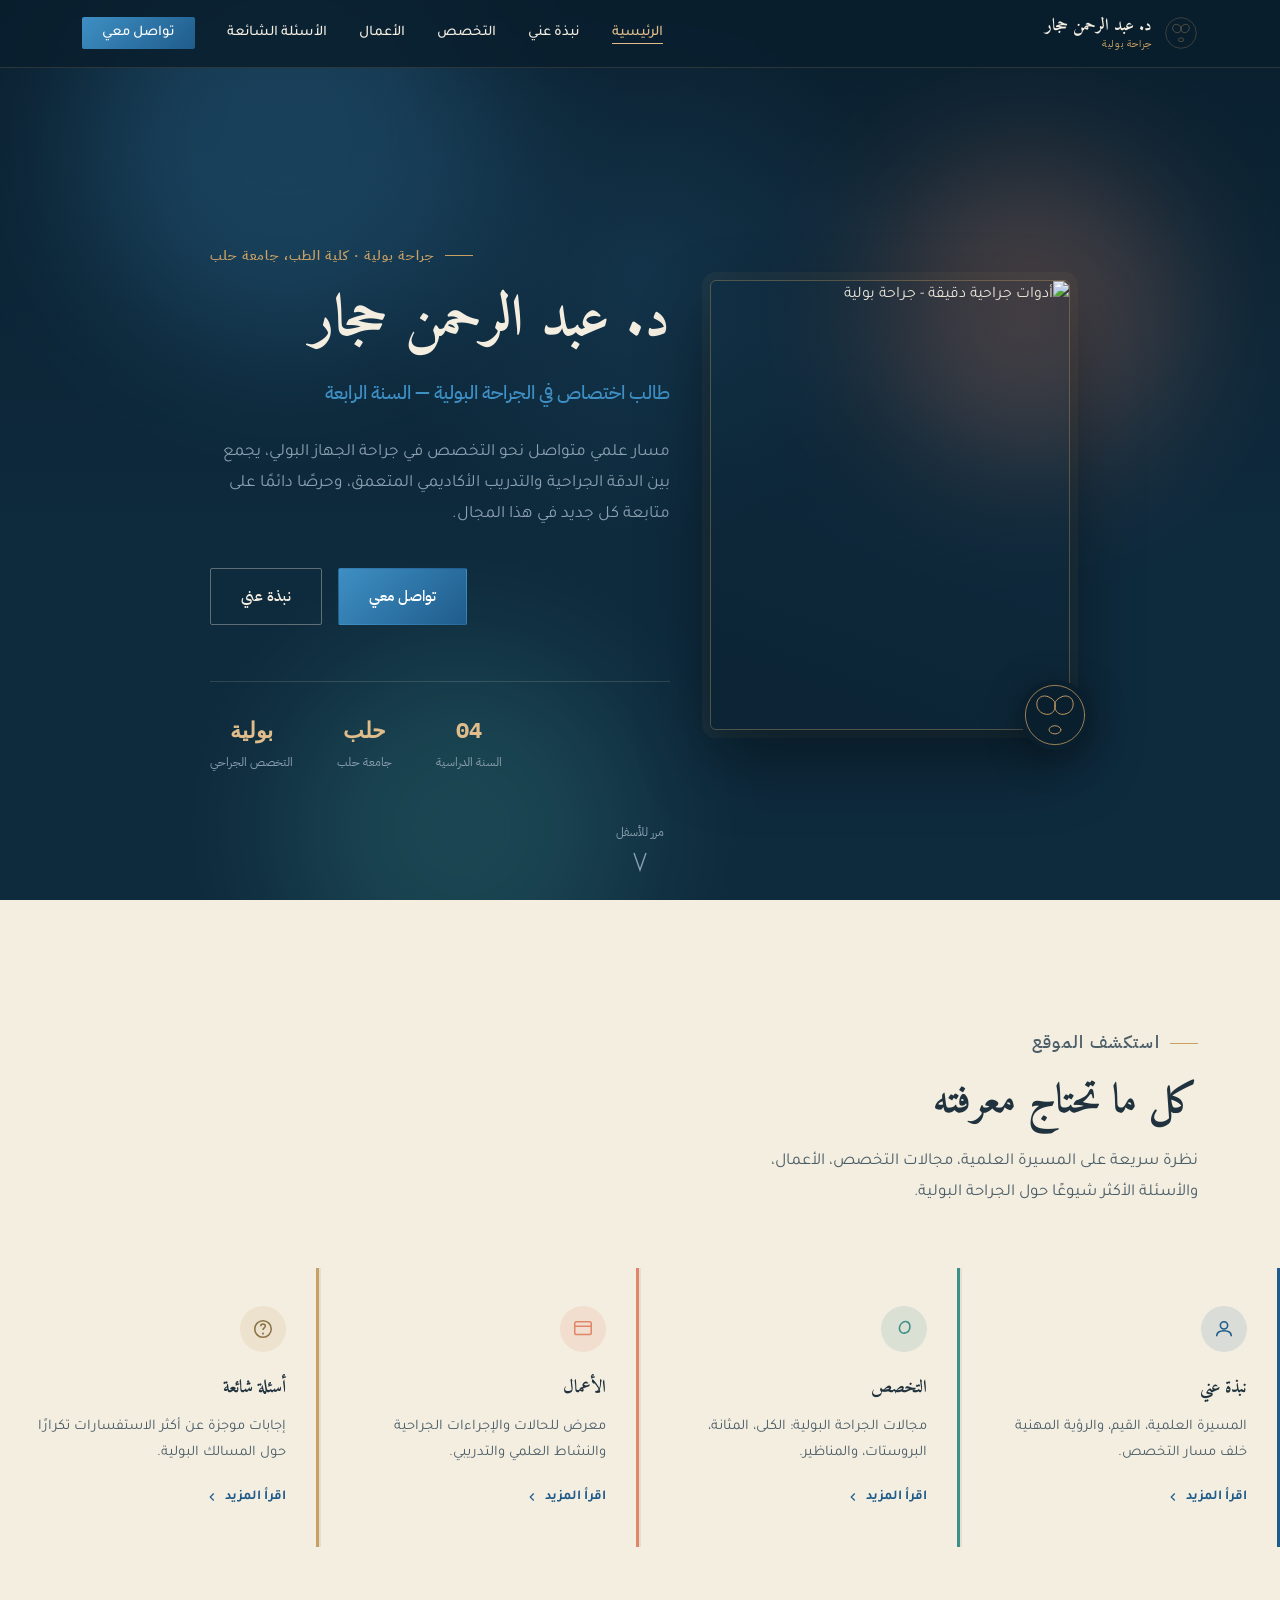
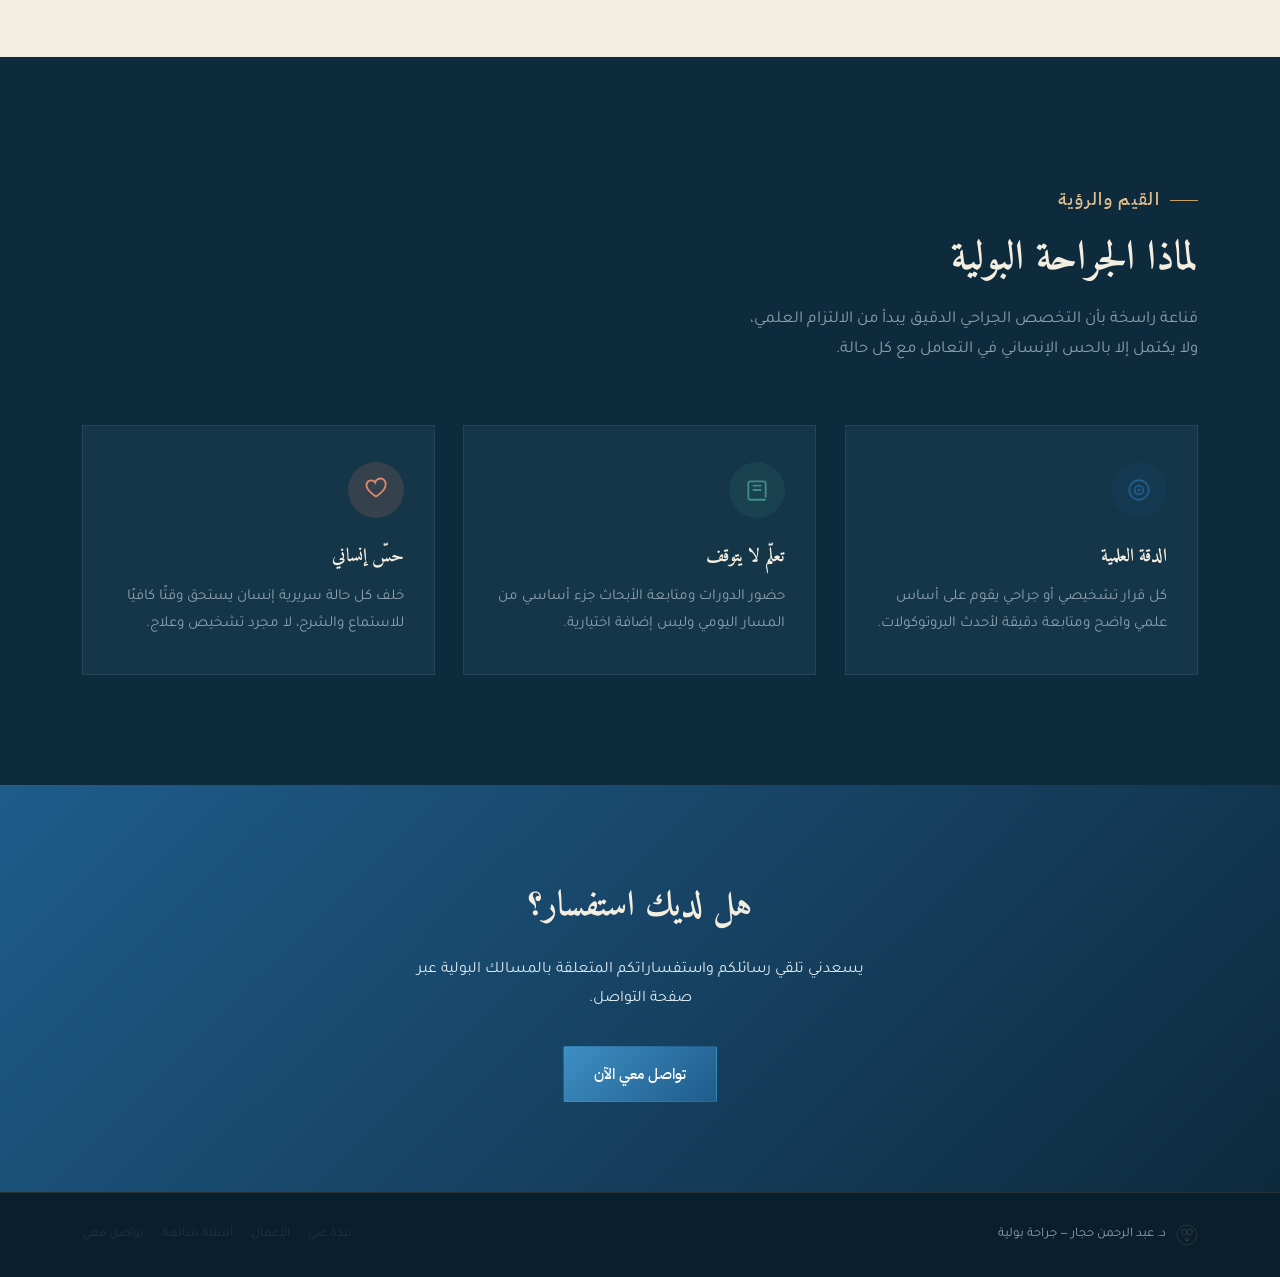
==== index.html @ 74e5ab20 "first commit" ====
<!DOCTYPE html>
<html lang="ar" dir="rtl">
<head>
<meta charset="UTF-8">
<meta name="viewport" content="width=device-width, initial-scale=1.0">
<title>د. عبد الرحمن حجار | جراحة بولية</title>
<meta name="description" content="د. عبد الرحمن حجار — طالب اختصاص في الجراحة البولية، السنة الرابعة، جامعة حلب">
<link rel="icon" href="data:image/svg+xml,%3Csvg xmlns='http://www.w3.org/2000/svg' viewBox='0 0 200 200'%3E%3Ccircle cx='100' cy='100' r='92' fill='%230E2A3D'/%3E%3Ccircle cx='100' cy='100' r='84' fill='none' stroke='%23C9A063' stroke-width='2'/%3E%3Cpath d='M120,50 C132,45 148,52 149,68 C150,84 140,96 124,98 C110,100 100,90 99,76 C98,62 108,55 120,50 Z' fill='none' stroke='%23C9A063' stroke-width='2.5'/%3E%3Cpath d='M80,50 C68,45 52,52 51,68 C50,84 60,96 76,98 C90,100 100,90 101,76 C102,62 92,55 80,50 Z' fill='none' stroke='%23C9A063' stroke-width='2.5'/%3E%3Cellipse cx='100' cy='140' rx='16' ry='11' fill='none' stroke='%23C9A063' stroke-width='2.5'/%3E%3C/svg%3E">
<link rel="preconnect" href="https://fonts.googleapis.com">
<link rel="preconnect" href="https://fonts.gstatic.com" crossorigin>
<link href="https://fonts.googleapis.com/css2?family=Amiri:wght@400;700&family=Tajawal:wght@300;400;500;700&family=IBM+Plex+Sans+Arabic:wght@400;500;600&family=IBM+Plex+Mono:wght@400;500&display=swap" rel="stylesheet">
<link rel="stylesheet" href="css/style.css">
</head>
<body>

<div class="loader" id="loader" aria-hidden="true">
  <svg viewBox="0 0 200 200">
    <circle cx="100" cy="100" r="90" fill="none" stroke="#C9A063" stroke-width="1.5"/>
    <path d="M120,50 C132,45 148,52 149,68 C150,84 140,96 124,98 C110,100 100,90 99,76 C98,62 108,55 120,50 Z" fill="none" stroke="#C9A063" stroke-width="2"/>
    <path d="M80,50 C68,45 52,52 51,68 C50,84 60,96 76,98 C90,100 100,90 101,76 C102,62 92,55 80,50 Z" fill="none" stroke="#C9A063" stroke-width="2"/>
    <ellipse cx="100" cy="140" rx="16" ry="11" fill="none" stroke="#C9A063" stroke-width="2"/>
  </svg>
</div>

<header class="site-header">
  <nav class="nav">
    <a href="index.html" class="nav__brand" aria-label="د. عبد الرحمن حجار — الصفحة الرئيسية">
      <svg viewBox="0 0 200 200" aria-hidden="true">
        <circle cx="100" cy="100" r="90" fill="none" stroke="#C9A063" stroke-width="1.5"/>
        <path d="M120,50 C132,45 148,52 149,68 C150,84 140,96 124,98 C110,100 100,90 99,76 C98,62 108,55 120,50 Z" fill="none" stroke="#C9A063" stroke-width="2"/>
        <path d="M80,50 C68,45 52,52 51,68 C50,84 60,96 76,98 C90,100 100,90 101,76 C102,62 92,55 80,50 Z" fill="none" stroke="#C9A063" stroke-width="2"/>
        <ellipse cx="100" cy="140" rx="16" ry="11" fill="none" stroke="#C9A063" stroke-width="2"/>
      </svg>
      <span class="nav__brand-text">د. عبد الرحمن حجار<span>جراحة بولية</span></span>
    </a>
    <ul class="nav__links" id="navLinks" data-open="false">
      <li><a href="index.html" class="is-current" aria-current="page">الرئيسية</a></li>
      <li><a href="about.html">نبذة عني</a></li>
      <li><a href="specialty.html">التخصص</a></li>
      <li><a href="works.html">الأعمال</a></li>
      <li><a href="faq.html">الأسئلة الشائعة</a></li>
      <li><a href="contact.html" class="nav__cta">تواصل معي</a></li>
    </ul>
    <button class="nav__toggle" id="navToggle" aria-label="فتح قائمة التنقل" aria-expanded="false" aria-controls="navLinks">
      <svg viewBox="0 0 24 24" fill="none" stroke="currentColor" stroke-width="2" stroke-linecap="round"><path d="M3 6h18M3 12h18M3 18h18"/></svg>
    </button>
  </nav>
</header>

<main>

  <!-- ================= HERO ================= -->
  <section class="hero" id="top">
    <div class="hero__blobs" aria-hidden="true">
      <div class="hero__blob hero__blob--a"></div>
      <div class="hero__blob hero__blob--b"></div>
      <div class="hero__blob hero__blob--c"></div>
    </div>
    <div class="hero__spotlight" id="heroSpotlight" aria-hidden="true"></div>
    <div class="container">
      <div class="hero__portrait-wrap" id="medallionWrap">
        <div class="hero__portrait">
          <img src="https://images.unsplash.com/photo-1727830968636-3a1b507bd601?auto=format&amp;fit=crop&amp;w=1000&amp;q=80" alt="أدوات جراحية دقيقة - جراحة بولية" loading="eager">
        </div>
        <svg class="medallion hero__portrait-badge" viewBox="0 0 200 200" aria-hidden="true">
          <circle cx="100" cy="100" r="95" fill="#0A1F2E"/>
          <circle class="draw-path" cx="100" cy="100" r="80" stroke-width="2"/>
          <path class="draw-path" stroke-width="2.5" d="M120,50 C132,45 148,52 149,68 C150,84 140,96 124,98 C110,100 100,90 99,76 C98,62 108,55 120,50 Z"/>
          <path class="draw-path" stroke-width="2.5" d="M80,50 C68,45 52,52 51,68 C50,84 60,96 76,98 C90,100 100,90 101,76 C102,62 92,55 80,50 Z"/>
          <ellipse class="draw-path" cx="100" cy="140" rx="16" ry="11" stroke-width="2.5"/>
        </svg>
      </div>
      <div class="hero__content">
        <p class="eyebrow" style="justify-content:flex-end;">جراحة بولية · كلية الطب، جامعة حلب</p>
        <h1 class="hero__name">د. عبد الرحمن حجار</h1>
        <p class="hero__role">طالب اختصاص في الجراحة البولية — السنة الرابعة</p>
        <p class="hero__tagline">مسار علمي متواصل نحو التخصص في جراحة الجهاز البولي، يجمع بين الدقة الجراحية والتدريب الأكاديمي المتعمق، وحرصًا دائمًا على متابعة كل جديد في هذا المجال.</p>
        <div class="hero__ctas">
          <a href="contact.html" class="btn btn--primary">تواصل معي</a>
          <a href="about.html" class="btn btn--ghost">نبذة عني</a>
        </div>
        <div class="hero__stats">
          <div class="hero__stat"><b data-count-to="4">0</b><span>السنة الدراسية</span></div>
          <div class="hero__stat"><b>حلب</b><span>جامعة حلب</span></div>
          <div class="hero__stat"><b>بولية</b><span>التخصص الجراحي</span></div>
        </div>
      </div>
    </div>
    <div class="scroll-cue" aria-hidden="true">
      <span>مرر للأسفل</span>
      <svg viewBox="0 0 14 20" fill="none" stroke="currentColor" stroke-width="1.4"><path d="M1 1l6 17 6-17"/></svg>
    </div>
  </section>

  <!-- ================= EXPLORE / TEASERS ================= -->
  <section class="section--light">
    <div class="container">
      <div class="section-head reveal">
        <p class="eyebrow">استكشف الموقع</p>
        <h2>كل ما تحتاج معرفته</h2>
        <p>نظرة سريعة على المسيرة العلمية، مجالات التخصص، الأعمال، والأسئلة الأكثر شيوعًا حول الجراحة البولية.</p>
      </div>
    </div>
    <div class="teaser-grid stagger">
      <a class="teaser-card reveal" href="about.html">
        <div class="teaser-card__icon"><svg viewBox="0 0 24 24" fill="none" stroke="currentColor" stroke-width="1.7"><circle cx="12" cy="8" r="4"/><path d="M4 20c0-4 3.6-6 8-6s8 2 8 6"/></svg></div>
        <h3>نبذة عني</h3>
        <p>المسيرة العلمية، القيم، والرؤية المهنية خلف مسار التخصص.</p>
        <span class="teaser-card__link">اقرأ المزيد <svg viewBox="0 0 24 24" fill="none" stroke="currentColor" stroke-width="2"><path d="M15 6l-6 6 6 6"/></svg></span>
      </a>
      <a class="teaser-card reveal" href="specialty.html">
        <div class="teaser-card__icon"><svg viewBox="0 0 24 24" fill="none" stroke="currentColor" stroke-width="1.7"><path d="M12,4 C15,3 18.5,5 18.5,9 C18.5,13 16,16 12.5,16.5 C9.5,17 7,14.5 7,11.5 C7,8.5 9,5.5 12,4 Z"/></svg></div>
        <h3>التخصص</h3>
        <p>مجالات الجراحة البولية: الكلى، المثانة، البروستات، والمناظير.</p>
        <span class="teaser-card__link">اقرأ المزيد <svg viewBox="0 0 24 24" fill="none" stroke="currentColor" stroke-width="2"><path d="M15 6l-6 6 6 6"/></svg></span>
      </a>
      <a class="teaser-card reveal" href="works.html">
        <div class="teaser-card__icon"><svg viewBox="0 0 24 24" fill="none" stroke="currentColor" stroke-width="1.7"><rect x="3" y="4" width="18" height="14" rx="2"/><path d="M3 9h18"/></svg></div>
        <h3>الأعمال</h3>
        <p>معرض للحالات والإجراءات الجراحية والنشاط العلمي والتدريبي.</p>
        <span class="teaser-card__link">اقرأ المزيد <svg viewBox="0 0 24 24" fill="none" stroke="currentColor" stroke-width="2"><path d="M15 6l-6 6 6 6"/></svg></span>
      </a>
      <a class="teaser-card reveal" href="faq.html">
        <div class="teaser-card__icon"><svg viewBox="0 0 24 24" fill="none" stroke="currentColor" stroke-width="1.7"><circle cx="12" cy="12" r="9"/><path d="M9.5 9a2.5 2.5 0 0 1 5 0c0 1.7-2.5 2-2.5 4"/><circle cx="12" cy="17" r="0.4" fill="currentColor"/></svg></div>
        <h3>أسئلة شائعة</h3>
        <p>إجابات موجزة عن أكثر الاستفسارات تكرارًا حول المسالك البولية.</p>
        <span class="teaser-card__link">اقرأ المزيد <svg viewBox="0 0 24 24" fill="none" stroke="currentColor" stroke-width="2"><path d="M15 6l-6 6 6 6"/></svg></span>
      </a>
    </div>
  </section>

  <!-- ================= PHILOSOPHY (condensed) ================= -->
  <section class="section--dark">
    <div class="container">
      <div class="section-head reveal">
        <p class="eyebrow">القيم والرؤية</p>
        <h2>لماذا الجراحة البولية</h2>
        <p>قناعة راسخة بأن التخصص الجراحي الدقيق يبدأ من الالتزام العلمي، ولا يكتمل إلا بالحس الإنساني في التعامل مع كل حالة.</p>
      </div>
      <div class="pillars stagger">
        <div class="pillar reveal tilt" style="background:var(--ink-700); border-color:rgba(244,238,225,0.08);">
          <div class="pillar__icon-wrap"><svg viewBox="0 0 24 24" fill="none" stroke="currentColor" stroke-width="1.7"><circle cx="12" cy="12" r="9"/><circle cx="12" cy="12" r="4"/><circle cx="12" cy="12" r="0.6" fill="currentColor"/></svg></div>
          <h3 style="color:var(--parchment);">الدقة العلمية</h3>
          <p style="color:var(--slate);">كل قرار تشخيصي أو جراحي يقوم على أساس علمي واضح ومتابعة دقيقة لأحدث البروتوكولات.</p>
        </div>
        <div class="pillar reveal tilt" style="background:var(--ink-700); border-color:rgba(244,238,225,0.08);">
          <div class="pillar__icon-wrap"><svg viewBox="0 0 24 24" fill="none" stroke="currentColor" stroke-width="1.7"><path d="M4 19V6a2 2 0 0 1 2-2h12a2 2 0 0 1 2 2v13"/><path d="M4 19a2 2 0 0 0 2 2h14"/><path d="M8 8h8M8 12h8"/></svg></div>
          <h3 style="color:var(--parchment);">تعلّم لا يتوقف</h3>
          <p style="color:var(--slate);">حضور الدورات ومتابعة الأبحاث جزء أساسي من المسار اليومي وليس إضافة اختيارية.</p>
        </div>
        <div class="pillar reveal tilt" style="background:var(--ink-700); border-color:rgba(244,238,225,0.08);">
          <div class="pillar__icon-wrap"><svg viewBox="0 0 24 24" fill="none" stroke="currentColor" stroke-width="1.7"><path d="M20.8 7.6c0 5-8.8 10.4-8.8 10.4S3.2 12.6 3.2 7.6a4.4 4.4 0 0 1 8-2.5 4.4 4.4 0 0 1 9.6 2.5z"/></svg></div>
          <h3 style="color:var(--parchment);">حسّ إنساني</h3>
          <p style="color:var(--slate);">خلف كل حالة سريرية إنسان يستحق وقتًا كافيًا للاستماع والشرح، لا مجرد تشخيص وعلاج.</p>
        </div>
      </div>
    </div>
  </section>

  <!-- ================= CTA BAND ================= -->
  <section class="cta-band">
    <div class="container reveal">
      <h2>هل لديك استفسار؟</h2>
      <p>يسعدني تلقي رسائلكم واستفساراتكم المتعلقة بالمسالك البولية عبر صفحة التواصل.</p>
      <a href="contact.html" class="btn btn--primary">تواصل معي الآن</a>
    </div>
  </section>

</main>

<footer class="site-footer">
  <div class="container">
    <div class="site-footer__mark">
      <svg viewBox="0 0 200 200" aria-hidden="true">
        <circle cx="100" cy="100" r="90" fill="none" stroke="#C9A063" stroke-width="1.5"/>
        <path d="M120,50 C132,45 148,52 149,68 C150,84 140,96 124,98 C110,100 100,90 99,76 C98,62 108,55 120,50 Z" fill="none" stroke="#C9A063" stroke-width="2"/>
        <path d="M80,50 C68,45 52,52 51,68 C50,84 60,96 76,98 C90,100 100,90 101,76 C102,62 92,55 80,50 Z" fill="none" stroke="#C9A063" stroke-width="2"/>
        <ellipse cx="100" cy="140" rx="16" ry="11" fill="none" stroke="#C9A063" stroke-width="2"/>
      </svg>
      <span>د. عبد الرحمن حجار — جراحة بولية</span>
    </div>
    <div class="site-footer__links">
      <a href="about.html">نبذة عني</a>
      <a href="works.html">الأعمال</a>
      <a href="faq.html">أسئلة شائعة</a>
      <a href="contact.html">تواصل معي</a>
    </div>
  </div>
</footer>

<button class="to-top" id="toTop" aria-label="العودة إلى الأعلى">
  <svg viewBox="0 0 24 24" fill="none" stroke="currentColor" stroke-width="2" stroke-linecap="round"><path d="M12 19V5M5 12l7-7 7 7"/></svg>
</button>

<script src="js/script.js"></script>
</body>
</html>
---- css/style.css ----
/* =========================================================
   د. عبد الرحمن حجار — جراحة بولية
   ملف الأنماط الرئيسي (مشترك بين كل صفحات الموقع)
   ========================================================= */

@view-transition{ navigation: auto; }
::view-transition-old(root){ animation: vtFadeOut 0.45s ease forwards; }
::view-transition-new(root){ animation: vtFadeIn 0.45s ease forwards; }
@keyframes vtFadeOut{ to{ opacity:0; transform:translateY(-6px);} }
@keyframes vtFadeIn{ from{ opacity:0; transform:translateY(6px);} }

:root{
  --ink-900:#0A1F2E;
  --ink-800:#0E2A3D;
  --ink-700:#153548;
  --ink-650:#1B4258;
  --sapphire:#1F5C8B;
  --sapphire-bright:#3E8FC4;
  --sapphire-soft:#DCEAF3;
  --parchment:#F4EEE1;
  --parchment-dim:#E9E1CE;
  --gold:#C9A063;
  --gold-bright:#E0BD8A;
  --gold-dim:#8C7448;
  --teal:#3E8E89;
  --teal-bright:#57ABA5;
  --coral:#E0876A;
  --coral-bright:#EDA487;
  --slate:#8CA0AF;
  --ink-text:#20323D;
  --max-w:1180px;
}

*{box-sizing:border-box;}
html{scroll-behavior:smooth;}
@media (prefers-reduced-motion:reduce){
  html{scroll-behavior:auto;}
  *{animation-duration:0.001ms !important; animation-iteration-count:1 !important; transition-duration:0.001ms !important; scroll-behavior:auto !important;}
}

body{
  margin:0;
  background:var(--parchment);
  color:var(--ink-text);
  font-family:'Tajawal',sans-serif;
  line-height:1.8;
  overflow-x:hidden;
  opacity:0;
}
body.is-loaded{
  opacity:1;
  transition:opacity 0.5s ease;
}

h1,h2,h3,.font-display{
  font-family:'Amiri',serif;
  font-weight:700;
  color:inherit;
  margin:0;
}

.eyebrow{
  font-family:'IBM Plex Sans Arabic',sans-serif;
  font-size:0.8rem;
  font-weight:600;
  letter-spacing:0.08em;
  text-transform:uppercase;
  color:var(--gold);
  display:flex;
  align-items:center;
  gap:10px;
  margin-bottom:18px;
}
.eyebrow::before{
  content:"";
  width:28px;
  height:1px;
  background:var(--gold);
  display:inline-block;
}

a{color:inherit;text-decoration:none;}
img,svg{display:block;max-width:100%;}
.container{max-width:var(--max-w); margin:0 auto; padding:0 32px;}

.visually-hidden{
  position:absolute; width:1px; height:1px; overflow:hidden;
  clip:rect(0 0 0 0); white-space:nowrap;
}

a:focus-visible,
button:focus-visible{
  outline:2px solid var(--sapphire-bright);
  outline-offset:4px;
  border-radius:2px;
}

/* ---------- loader (home page only) ---------- */
.loader{
  position:fixed; inset:0; z-index:999;
  background:var(--ink-900);
  display:flex; align-items:center; justify-content:center;
  transition:opacity 0.5s ease, visibility 0.5s ease;
}
.loader svg{width:70px; height:70px; opacity:0; transform:scale(0.8);
  animation:loaderIn 0.7s ease forwards 0.1s;}
@keyframes loaderIn{to{opacity:1; transform:scale(1);}}
.loader.is-hidden{opacity:0; visibility:hidden; pointer-events:none;}
@media (prefers-reduced-motion:reduce){ .loader{display:none;} }

/* ---------- header / nav ---------- */
.site-header{
  position:fixed;
  inset-inline:0;
  top:0;
  z-index:100;
  background:rgba(10,31,46,0.86);
  backdrop-filter:blur(10px);
  -webkit-backdrop-filter:blur(10px);
  border-bottom:1px solid rgba(201,160,99,0.18);
  transition:background 0.3s ease;
}
.nav{
  display:flex;
  align-items:center;
  justify-content:space-between;
  padding:16px 32px;
  max-width:var(--max-w);
  margin:0 auto;
}
.nav__brand{
  display:flex;
  align-items:center;
  gap:12px;
  color:var(--parchment);
}
.nav__brand svg{width:34px; height:34px;}
.nav__brand-text{
  font-family:'Amiri',serif;
  font-size:1.05rem;
  font-weight:700;
  line-height:1.2;
}
.nav__brand-text span{
  display:block;
  font-family:'IBM Plex Sans Arabic',sans-serif;
  font-size:0.65rem;
  font-weight:400;
  letter-spacing:0.06em;
  color:var(--gold);
  margin-top:2px;
}
.nav__links{
  display:flex;
  align-items:center;
  gap:32px;
  list-style:none;
  margin:0; padding:0;
}
.nav__links a{
  color:var(--parchment);
  font-size:0.92rem;
  font-weight:500;
  position:relative;
  padding-bottom:4px;
}
.nav__links a::after{
  content:"";
  position:absolute;
  right:0; left:0; bottom:0;
  height:1px;
  background:var(--sapphire-bright);
  transform:scaleX(0);
  transform-origin:center;
  transition:transform 0.3s ease;
}
.nav__links a:hover::after,
.nav__links a:focus-visible::after{transform:scaleX(1);}
.nav__links a.is-current{color:var(--gold-bright);}
.nav__links a.is-current::after{transform:scaleX(1); background:var(--gold-bright);}
.nav__cta{
  background:linear-gradient(135deg,var(--sapphire-bright),var(--sapphire));
  padding:9px 20px !important;
  border-radius:2px;
  color:#fff !important;
}
.nav__cta::after{display:none;}
.nav__toggle{
  display:none;
  background:none;
  border:1px solid rgba(201,160,99,0.4);
  border-radius:6px;
  width:42px; height:38px;
  color:var(--parchment);
  cursor:pointer;
  align-items:center;
  justify-content:center;
}
.nav__toggle svg{width:20px; height:20px;}

@media (max-width:900px){
  .nav__links{
    position:fixed;
    top:70px;
    inset-inline:0;
    background:var(--ink-900);
    flex-direction:column;
    align-items:flex-start;
    gap:0;
    padding:8px 32px 24px;
    border-bottom:1px solid rgba(201,160,99,0.18);
    transform:translateY(-140%);
    opacity:0;
    transition:transform 0.35s ease, opacity 0.35s ease;
    max-height:80vh;
    overflow-y:auto;
  }
  .nav__links[data-open="true"]{transform:translateY(0); opacity:1;}
  .nav__links li{width:100%; padding:14px 0; border-bottom:1px solid rgba(201,160,99,0.08);}
  .nav__cta{display:inline-block; margin-top:6px;}
  .nav__toggle{display:flex;}
}

/* ---------- section shells ---------- */
section{padding:110px 0; position:relative;}
@media (max-width:700px){section{padding:72px 0;}}
.section--dark{background:var(--ink-800); color:var(--parchment);}
.section--dark .eyebrow{color:var(--gold-bright);}
.section--deep{background:var(--ink-900); color:var(--parchment);}
.section--deep .eyebrow{color:var(--gold-bright);}

.section-head{max-width:640px; margin-bottom:60px;}
.section-head h2{font-size:clamp(1.9rem,3.2vw,2.6rem); line-height:1.3;}
.section-head p{
  margin-top:18px;
  font-size:1.05rem;
  color:var(--slate);
  max-width:52ch;
}
.section--light .section-head p{color:#4B5D67;}

/* ---------- page banner (inner pages) ---------- */
.page-banner{
  min-height:46vh;
  display:flex;
  align-items:flex-end;
  padding-top:150px;
  padding-bottom:56px;
  background:linear-gradient(160deg, var(--ink-900) 0%, var(--ink-800) 100%);
  color:var(--parchment);
  position:relative;
  overflow:hidden;
  isolation:isolate;
}
.page-banner__medallion{
  position:absolute;
  inset-inline-end:-60px;
  top:50%;
  transform:translateY(-50%);
  width:340px;
  opacity:0.16;
  z-index:-1;
}
.breadcrumb{
  font-family:'IBM Plex Sans Arabic',sans-serif;
  font-size:0.82rem;
  color:var(--slate);
  display:flex;
  gap:8px;
  margin-bottom:18px;
}
.breadcrumb a:hover{color:var(--gold-bright);}
.page-banner h1{font-size:clamp(2rem,3.6vw,3rem);}
.page-banner p{margin-top:16px; color:var(--slate); max-width:56ch; font-size:1.05rem;}

/* ---------- reveal-on-scroll ---------- */
.reveal{opacity:0; transform:translateY(24px); transition:opacity 0.7s ease, transform 0.7s ease;}
.reveal.is-visible{opacity:1; transform:translateY(0);}
.stagger .reveal:nth-child(1){transition-delay:0.05s;}
.stagger .reveal:nth-child(2){transition-delay:0.16s;}
.stagger .reveal:nth-child(3){transition-delay:0.27s;}
.stagger .reveal:nth-child(4){transition-delay:0.38s;}
.stagger .reveal:nth-child(5){transition-delay:0.49s;}
.stagger .reveal:nth-child(6){transition-delay:0.6s;}
.stagger .reveal:nth-child(7){transition-delay:0.71s;}
.stagger .reveal:nth-child(8){transition-delay:0.82s;}

/* ---------- medallion (signature motif) ---------- */
.medallion{overflow:visible;}
.medallion .draw-path{
  fill:none;
  stroke:var(--gold);
  stroke-linecap:round;
  stroke-linejoin:round;
}
.medallion .tick{stroke:var(--gold); opacity:0.35;}

/* ---------- tilt cards ---------- */
.tilt{transition:transform 0.25s ease, box-shadow 0.25s ease; will-change:transform; transform-style:preserve-3d;}

/* ---------- hero (home only) ---------- */
.hero{
  min-height:100vh;
  display:flex;
  align-items:center;
  background:linear-gradient(180deg, var(--ink-900) 0%, var(--ink-800) 60%, var(--ink-800) 100%);
  color:var(--parchment);
  overflow:hidden;
  isolation:isolate;
}
.hero__blobs{position:absolute; inset:0; z-index:-1; overflow:hidden;}
.hero__blob{position:absolute; border-radius:50%; filter:blur(70px); opacity:0.28;}
.hero__blob--a{width:420px; height:420px; background:var(--sapphire-bright); top:-8%; left:6%; animation:driftA 22s ease-in-out infinite;}
.hero__blob--b{width:360px; height:360px; background:var(--teal); bottom:-12%; left:22%; animation:driftB 26s ease-in-out infinite;}
.hero__blob--c{width:300px; height:300px; background:var(--coral); top:18%; right:8%; animation:driftC 19s ease-in-out infinite;}
@keyframes driftA{0%,100%{transform:translate(0,0) scale(1);} 50%{transform:translate(40px,50px) scale(1.12);}}
@keyframes driftB{0%,100%{transform:translate(0,0) scale(1);} 50%{transform:translate(-30px,-40px) scale(1.08);}}
@keyframes driftC{0%,100%{transform:translate(0,0) scale(1);} 50%{transform:translate(-40px,30px) scale(0.92);}}
@media (prefers-reduced-motion:reduce){ .hero__blob{animation:none;} }
.hero__spotlight{
  position:absolute; inset:0; z-index:-1; pointer-events:none;
  background:radial-gradient(420px circle at var(--mx,50%) var(--my,30%), rgba(62,143,196,0.14), transparent 65%);
}
.hero .container{
  display:grid;
  grid-template-columns:0.85fr 1.15fr;
  align-items:center;
  gap:40px;
  padding-top:110px;
}
.hero__portrait-wrap{display:flex; justify-content:center; position:relative; transition:transform 0.15s ease-out;}
.hero__portrait{
  position:relative; width:min(360px,80vw); aspect-ratio:4/5; border-radius:6px; overflow:hidden;
  border:1px solid rgba(201,160,99,0.35);
  box-shadow:0 30px 70px rgba(0,0,0,0.4), 0 0 0 8px rgba(201,160,99,0.06);
}
.hero__portrait img{width:100%; height:100%; object-fit:cover; display:block;}
.hero__portrait::after{
  content:""; position:absolute; inset:0;
  background:linear-gradient(200deg, rgba(10,31,46,0.05) 30%, rgba(10,31,46,0.55) 100%);
}
.hero__portrait-badge{
  position:absolute; bottom:-22px; inset-inline-start:-22px; width:74px; height:74px;
  filter:drop-shadow(0 8px 18px rgba(0,0,0,0.35));
}
.hero__portrait-badge circle:first-child{fill:var(--ink-900);}
.hero__content{text-align:right;}
.hero__name{font-size:clamp(2.3rem,4.6vw,3.6rem); line-height:1.25; margin-bottom:14px;}
.hero__role{font-family:'IBM Plex Sans Arabic',sans-serif; font-size:clamp(1rem,1.6vw,1.2rem); font-weight:500; color:var(--sapphire-bright); margin-bottom:26px;}
.hero__tagline{font-size:1.08rem; color:var(--slate); max-width:46ch; margin-inline-start:auto; margin-bottom:38px;}
.hero__ctas{display:flex; gap:16px; justify-content:flex-end; flex-wrap:wrap; margin-bottom:56px;}
.btn{
  display:inline-flex; align-items:center; gap:10px; padding:14px 30px; border-radius:2px;
  font-family:'IBM Plex Sans Arabic',sans-serif; font-size:0.92rem; font-weight:500;
  border:1px solid transparent; cursor:pointer;
  transition:transform 0.25s ease, background 0.25s ease, border-color 0.25s ease, color 0.25s ease, box-shadow 0.25s ease;
}
.btn--primary{background:linear-gradient(135deg,var(--sapphire-bright),var(--sapphire)); color:#fff;}
.btn--primary:hover{transform:translateY(-2px); box-shadow:0 10px 26px rgba(31,92,139,0.35);}
.btn--ghost{border-color:rgba(244,238,225,0.35); color:var(--parchment);}
.btn--ghost:hover{border-color:var(--gold); color:var(--gold-bright); transform:translateY(-2px);}

.hero__stats{display:flex; justify-content:flex-end; gap:44px; flex-wrap:wrap; border-top:1px solid rgba(244,238,225,0.14); padding-top:28px;}
.hero__stat{text-align:center;}
.hero__stat b{display:block; font-family:'IBM Plex Mono',monospace; font-size:1.4rem; color:var(--gold-bright);}
.hero__stat span{font-family:'IBM Plex Sans Arabic',sans-serif; font-size:0.78rem; color:var(--slate);}

.scroll-cue{
  position:absolute; bottom:28px; inset-inline-start:50%; transform:translateX(50%);
  display:flex; flex-direction:column; align-items:center; gap:8px;
  color:var(--slate); font-size:0.75rem; font-family:'IBM Plex Sans Arabic',sans-serif;
}
.scroll-cue svg{width:14px; height:20px; animation:bob 2.2s ease-in-out infinite;}
@keyframes bob{0%,100%{transform:translateY(0);} 50%{transform:translateY(6px);}}

@media (max-width:860px){
  .hero .container{grid-template-columns:1fr; text-align:center;}
  .hero__content{text-align:center;}
  .hero__tagline{margin-inline:auto;}
  .hero__ctas{justify-content:center;}
  .hero__stats{justify-content:center;}
  .hero__portrait{width:240px;}
  .hero__portrait-badge{width:56px; height:56px; bottom:-14px; inset-inline-start:-14px;}
}

/* ---------- teaser grid (home -> inner pages) ---------- */
.teaser-grid{display:grid; grid-template-columns:repeat(4,1fr); gap:2px; background:rgba(32,50,61,0.08);}
.teaser-card{
  background:var(--parchment); padding:38px 30px; transition:background 0.3s ease, transform 0.3s ease, box-shadow 0.3s ease;
  border-inline-start:3px solid transparent; display:flex; flex-direction:column;
}
.teaser-card:hover{background:#FBF8F0; z-index:2; box-shadow:0 18px 34px rgba(20,35,45,0.1);}
.teaser-card:nth-child(1){border-inline-start-color:var(--sapphire);}
.teaser-card:nth-child(2){border-inline-start-color:var(--teal);}
.teaser-card:nth-child(3){border-inline-start-color:var(--coral);}
.teaser-card:nth-child(4){border-inline-start-color:var(--gold);}
.teaser-card__icon{width:46px; height:46px; border-radius:50%; display:flex; align-items:center; justify-content:center; margin-bottom:20px;}
.teaser-card__icon svg{width:22px; height:22px;}
.teaser-card:nth-child(1) .teaser-card__icon{background:rgba(31,92,139,0.12); color:var(--sapphire);}
.teaser-card:nth-child(2) .teaser-card__icon{background:rgba(62,142,137,0.14); color:var(--teal);}
.teaser-card:nth-child(3) .teaser-card__icon{background:rgba(224,135,106,0.16); color:var(--coral);}
.teaser-card:nth-child(4) .teaser-card__icon{background:rgba(201,160,99,0.16); color:var(--gold-dim);}
.teaser-card h3{font-size:1.1rem; margin-bottom:10px;}
.teaser-card p{font-size:0.92rem; color:#4B5D67; margin:0 0 18px; flex-grow:1;}
.teaser-card__link{font-size:0.85rem; font-weight:600; color:var(--sapphire); display:inline-flex; align-items:center; gap:6px;}
.teaser-card__link svg{width:14px; height:14px; transition:transform 0.25s ease;}
.teaser-card:hover .teaser-card__link svg{transform:translateX(-4px);}
@media (max-width:900px){.teaser-grid{grid-template-columns:repeat(2,1fr);}}
@media (max-width:560px){.teaser-grid{grid-template-columns:1fr;}}

/* ---------- cta band ---------- */
.cta-band{
  background:linear-gradient(135deg,var(--sapphire),var(--ink-800));
  color:var(--parchment); text-align:center; padding:90px 0;
}
.cta-band h2{font-size:clamp(1.6rem,3vw,2.2rem); margin-bottom:18px;}
.cta-band p{color:var(--sapphire-soft); max-width:52ch; margin:0 auto 32px;}

/* ---------- badge (about) ---------- */
.badge-live{
  display:inline-flex; align-items:center; gap:8px; font-family:'IBM Plex Sans Arabic',sans-serif;
  font-size:0.78rem; color:var(--teal); border:1px solid rgba(62,142,137,0.35);
  padding:6px 14px; border-radius:20px; margin-bottom:24px;
}
.badge-live i{width:8px; height:8px; border-radius:50%; background:var(--teal); animation:pulseDot 1.8s ease-in-out infinite;}
@keyframes pulseDot{0%,100%{opacity:1; box-shadow:0 0 0 0 rgba(62,142,137,0.5);} 50%{opacity:0.6; box-shadow:0 0 0 5px rgba(62,142,137,0);}}
@media (prefers-reduced-motion:reduce){.badge-live i{animation:none;}}

/* ---------- about ---------- */
.about__grid{display:grid; grid-template-columns:1.3fr 0.9fr; gap:72px; align-items:start;}
.about__text p{margin:0 0 22px; font-size:1.05rem; color:#3C4C55;}
.about__quote{
  background:var(--ink-800); color:var(--parchment); padding:40px 34px;
  border-inline-start:3px solid var(--gold); position:relative;
}
.about__quote::before{
  content:"\201D"; font-family:'Amiri',serif; font-size:4rem; color:var(--gold-dim);
  position:absolute; top:-6px; inset-inline-end:24px; line-height:1;
}
.about__quote p{font-family:'Amiri',serif; font-size:1.25rem; line-height:1.7; position:relative; z-index:1;}
.about__quote span{display:block; margin-top:18px; font-family:'IBM Plex Sans Arabic',sans-serif; font-size:0.8rem; color:var(--gold-bright);}
@media (max-width:860px){.about__grid{grid-template-columns:1fr;}}

/* ---------- philosophy (pillars) ---------- */
.pillars{display:grid; grid-template-columns:repeat(3,1fr); gap:28px;}
.pillar{background:var(--parchment); border:1px solid rgba(32,50,61,0.08); padding:36px 30px;}
.pillar__icon-wrap{width:56px; height:56px; border-radius:50%; display:flex; align-items:center; justify-content:center; margin-bottom:22px;}
.pillar__icon-wrap svg{width:26px; height:26px;}
.pillar:nth-child(1) .pillar__icon-wrap{background:rgba(31,92,139,0.12); color:var(--sapphire);}
.pillar:nth-child(2) .pillar__icon-wrap{background:rgba(62,142,137,0.14); color:var(--teal);}
.pillar:nth-child(3) .pillar__icon-wrap{background:rgba(224,135,106,0.16); color:var(--coral);}
.pillar h3{font-size:1.15rem; margin-bottom:10px;}
.pillar p{font-size:0.95rem; color:#4B5D67; margin:0;}
@media (max-width:860px){.pillars{grid-template-columns:1fr;}}

/* ---------- timeline ---------- */
.timeline{position:relative; margin-inline-start:6px;}
.timeline__line{
  position:absolute; top:6px; inset-inline-start:9px; width:1px; height:0;
  background:linear-gradient(var(--sapphire-bright),rgba(201,160,99,0.1));
  transition:height 1.4s cubic-bezier(0.65,0,0.35,1);
}
.timeline.in-view .timeline__line{height:calc(100% - 12px);}
.timeline__item{position:relative; padding-inline-start:44px; padding-bottom:52px;}
.timeline__item:last-child{padding-bottom:0;}
.timeline__item::before{
  content:""; position:absolute; inset-inline-start:0; top:4px; width:19px; height:19px;
  border-radius:50%; background:var(--parchment); border:2px solid var(--sapphire); z-index:1;
}
.timeline__item[data-current="true"]::before{background:var(--gold); border-color:var(--gold); box-shadow:0 0 0 5px rgba(201,160,99,0.16);}
.timeline__year{font-family:'IBM Plex Mono',monospace; font-size:0.85rem; color:var(--sapphire); letter-spacing:0.04em;}
.timeline__label{font-family:'Amiri',serif; font-size:1.3rem; font-weight:700; margin:6px 0 8px;}
.timeline__desc{color:#5A6C76; font-size:0.98rem; max-width:52ch;}

/* ---------- specialty grid ---------- */
.specialty__grid{display:grid; grid-template-columns:repeat(3,1fr); gap:2px; background:rgba(32,50,61,0.08);}
.specialty__card{background:var(--parchment); padding:38px 32px; transition:background 0.3s ease, transform 0.3s ease, box-shadow 0.3s ease; border-inline-start:3px solid transparent;}
.specialty__card:hover{background:#FBF8F0; z-index:2; box-shadow:0 18px 34px rgba(20,35,45,0.1);}
.specialty__icon-wrap{width:52px; height:52px; border-radius:50%; display:flex; align-items:center; justify-content:center; margin-bottom:22px;}
.specialty__icon-wrap svg{width:24px; height:24px;}
.specialty__card:nth-child(6n+1){border-inline-start-color:var(--sapphire);}
.specialty__card:nth-child(6n+1) .specialty__icon-wrap{background:rgba(31,92,139,0.12); color:var(--sapphire);}
.specialty__card:nth-child(6n+2){border-inline-start-color:var(--teal);}
.specialty__card:nth-child(6n+2) .specialty__icon-wrap{background:rgba(62,142,137,0.14); color:var(--teal);}
.specialty__card:nth-child(6n+3){border-inline-start-color:var(--coral);}
.specialty__card:nth-child(6n+3) .specialty__icon-wrap{background:rgba(224,135,106,0.16); color:var(--coral);}
.specialty__card:nth-child(6n+4){border-inline-start-color:var(--gold);}
.specialty__card:nth-child(6n+4) .specialty__icon-wrap{background:rgba(201,160,99,0.16); color:var(--gold-dim);}
.specialty__card:nth-child(6n+5){border-inline-start-color:var(--sapphire-bright);}
.specialty__card:nth-child(6n+5) .specialty__icon-wrap{background:rgba(62,143,196,0.14); color:var(--sapphire-bright);}
.specialty__card:nth-child(6n+6){border-inline-start-color:var(--teal-bright);}
.specialty__card:nth-child(6n+6) .specialty__icon-wrap{background:rgba(87,171,165,0.16); color:var(--teal-bright);}
.specialty__card h3{font-size:1.15rem; margin-bottom:10px;}
.specialty__card p{font-size:0.94rem; color:#4B5D67; margin:0;}
@media (max-width:860px){.specialty__grid{grid-template-columns:repeat(2,1fr);}}
@media (max-width:560px){.specialty__grid{grid-template-columns:1fr;}}

/* ---------- skill tags ---------- */
.tags{display:flex; flex-wrap:wrap; gap:12px; margin-top:8px;}
.tag{
  font-family:'IBM Plex Sans Arabic',sans-serif; font-size:0.85rem; padding:9px 18px; border-radius:20px;
  border:1px solid rgba(31,92,139,0.25); color:var(--sapphire); background:rgba(31,92,139,0.05);
  transition:transform 0.25s ease, background 0.25s ease;
}
.tag:hover{background:rgba(31,92,139,0.12); transform:translateY(-2px);}

/* ---------- works: procedure gallery ---------- */
.work-grid{display:grid; grid-template-columns:repeat(4,1fr); gap:26px;}
.work-card{background:var(--ink-700); overflow:hidden; border-radius:2px;}
.work-card__media{position:relative; aspect-ratio:4/3; background:linear-gradient(135deg,var(--ink-650),var(--ink-800)); overflow:hidden;}
.work-card__media img{width:100%; height:100%; object-fit:cover; transition:transform 0.6s ease;}
.work-card:hover .work-card__media img{transform:scale(1.08);}
.work-card__placeholder{
  display:none; position:absolute; inset:0; flex-direction:column; align-items:center; justify-content:center; gap:10px;
  color:var(--gold-dim); text-align:center; padding:16px;
}
.work-card__media.img-missing .work-card__placeholder{display:flex;}
.work-card__placeholder svg{width:34px; height:34px;}
.work-card__placeholder span{font-size:0.75rem; font-family:'IBM Plex Sans Arabic',sans-serif; color:var(--slate);}
.work-card__body{padding:22px 20px;}
.work-card__body h3{font-size:1.05rem; color:var(--parchment); margin-bottom:8px;}
.work-card__body p{font-size:0.86rem; color:var(--slate); margin:0;}
@media (max-width:980px){.work-grid{grid-template-columns:repeat(2,1fr);}}
@media (max-width:560px){.work-grid{grid-template-columns:1fr;}}

/* ---------- works: academic activity ---------- */
.works__grid{display:grid; grid-template-columns:repeat(3,1fr); gap:28px;}
.works__card{background:var(--ink-700); border-top:2px solid var(--gold); padding:34px 28px;}
.works__card .eyebrow{margin-bottom:22px;}
.works__card h3{font-size:1.15rem; margin-bottom:12px; color:var(--parchment);}
.works__card p{font-size:0.94rem; color:var(--slate); margin:0;}
@media (max-width:860px){.works__grid{grid-template-columns:1fr;}}

/* ---------- FAQ ---------- */
.faq{max-width:820px;}
.faq__item{border-bottom:1px solid rgba(244,238,225,0.14);}
.faq__q{
  width:100%; display:flex; align-items:center; justify-content:space-between; gap:16px;
  background:none; border:none; color:var(--parchment); font-family:'Amiri',serif; font-size:1.1rem;
  font-weight:700; text-align:right; padding:24px 4px; cursor:pointer;
}
.faq__q svg{width:18px; height:18px; color:var(--sapphire-bright); flex-shrink:0; transition:transform 0.3s ease;}
.faq__item[data-open="true"] .faq__q svg{transform:rotate(45deg);}
.faq__a-wrap{display:grid; grid-template-rows:0fr; transition:grid-template-rows 0.4s ease;}
.faq__item[data-open="true"] .faq__a-wrap{grid-template-rows:1fr;}
.faq__a-inner{overflow:hidden;}
.faq__a{color:var(--slate); font-size:0.98rem; padding-bottom:24px; max-width:65ch;}
.faq__note{margin-top:32px; font-size:0.82rem; color:var(--gold-dim); border:1px dashed rgba(201,160,99,0.35); padding:14px 16px; max-width:65ch;}

/* ---------- contact ---------- */
.contact{background:var(--ink-900); color:var(--parchment);}
.contact__grid{display:grid; grid-template-columns:1fr 1fr; gap:64px;}
.contact__intro p{color:var(--slate); font-size:1.05rem; max-width:44ch;}
.contact__list{list-style:none; margin:36px 0 0; padding:0; display:flex; flex-direction:column; gap:22px;}
.contact__list a,
.contact__list .contact__static{
  display:flex; align-items:center; gap:16px; font-family:'IBM Plex Sans Arabic',sans-serif; font-size:0.98rem;
  padding-bottom:16px; border-bottom:1px solid rgba(244,238,225,0.12);
  transition:color 0.25s ease, border-color 0.25s ease, transform 0.25s ease;
}
.contact__list a:hover{color:var(--sapphire-bright); border-color:var(--sapphire-bright); transform:translateX(-4px);}
.contact__list svg{width:20px; height:20px; flex-shrink:0; color:var(--gold);}
.contact__note{margin-top:28px; font-size:0.8rem; color:var(--gold-dim); border:1px dashed rgba(201,160,99,0.4); padding:14px 16px;}
@media (max-width:860px){.contact__grid{grid-template-columns:1fr;}}

/* ---------- footer ---------- */
.site-footer{background:var(--ink-900); border-top:1px solid rgba(201,160,99,0.14); padding:30px 0;}
.site-footer .container{display:flex; align-items:center; justify-content:space-between; gap:16px; flex-wrap:wrap;}
.site-footer__mark{display:flex; align-items:center; gap:10px; color:var(--slate); font-size:0.82rem;}
.site-footer__mark svg{width:22px; height:22px;}
.site-footer__links{display:flex; gap:18px; font-size:0.82rem;}
.site-footer__links a:hover{color:var(--gold-bright);}

/* ---------- back to top ---------- */
.to-top{
  position:fixed; bottom:28px; inset-inline-end:28px; width:46px; height:46px; border-radius:50%;
  background:linear-gradient(135deg,var(--sapphire-bright),var(--sapphire)); color:#fff; border:none;
  display:flex; align-items:center; justify-content:center; cursor:pointer;
  opacity:0; visibility:hidden; transform:translateY(10px);
  transition:opacity 0.3s ease, transform 0.3s ease, visibility 0.3s ease;
  z-index:60; box-shadow:0 10px 24px rgba(0,0,0,0.25);
}
.to-top.is-visible{opacity:1; visibility:visible; transform:translateY(0);}
.to-top svg{width:18px; height:18px;}
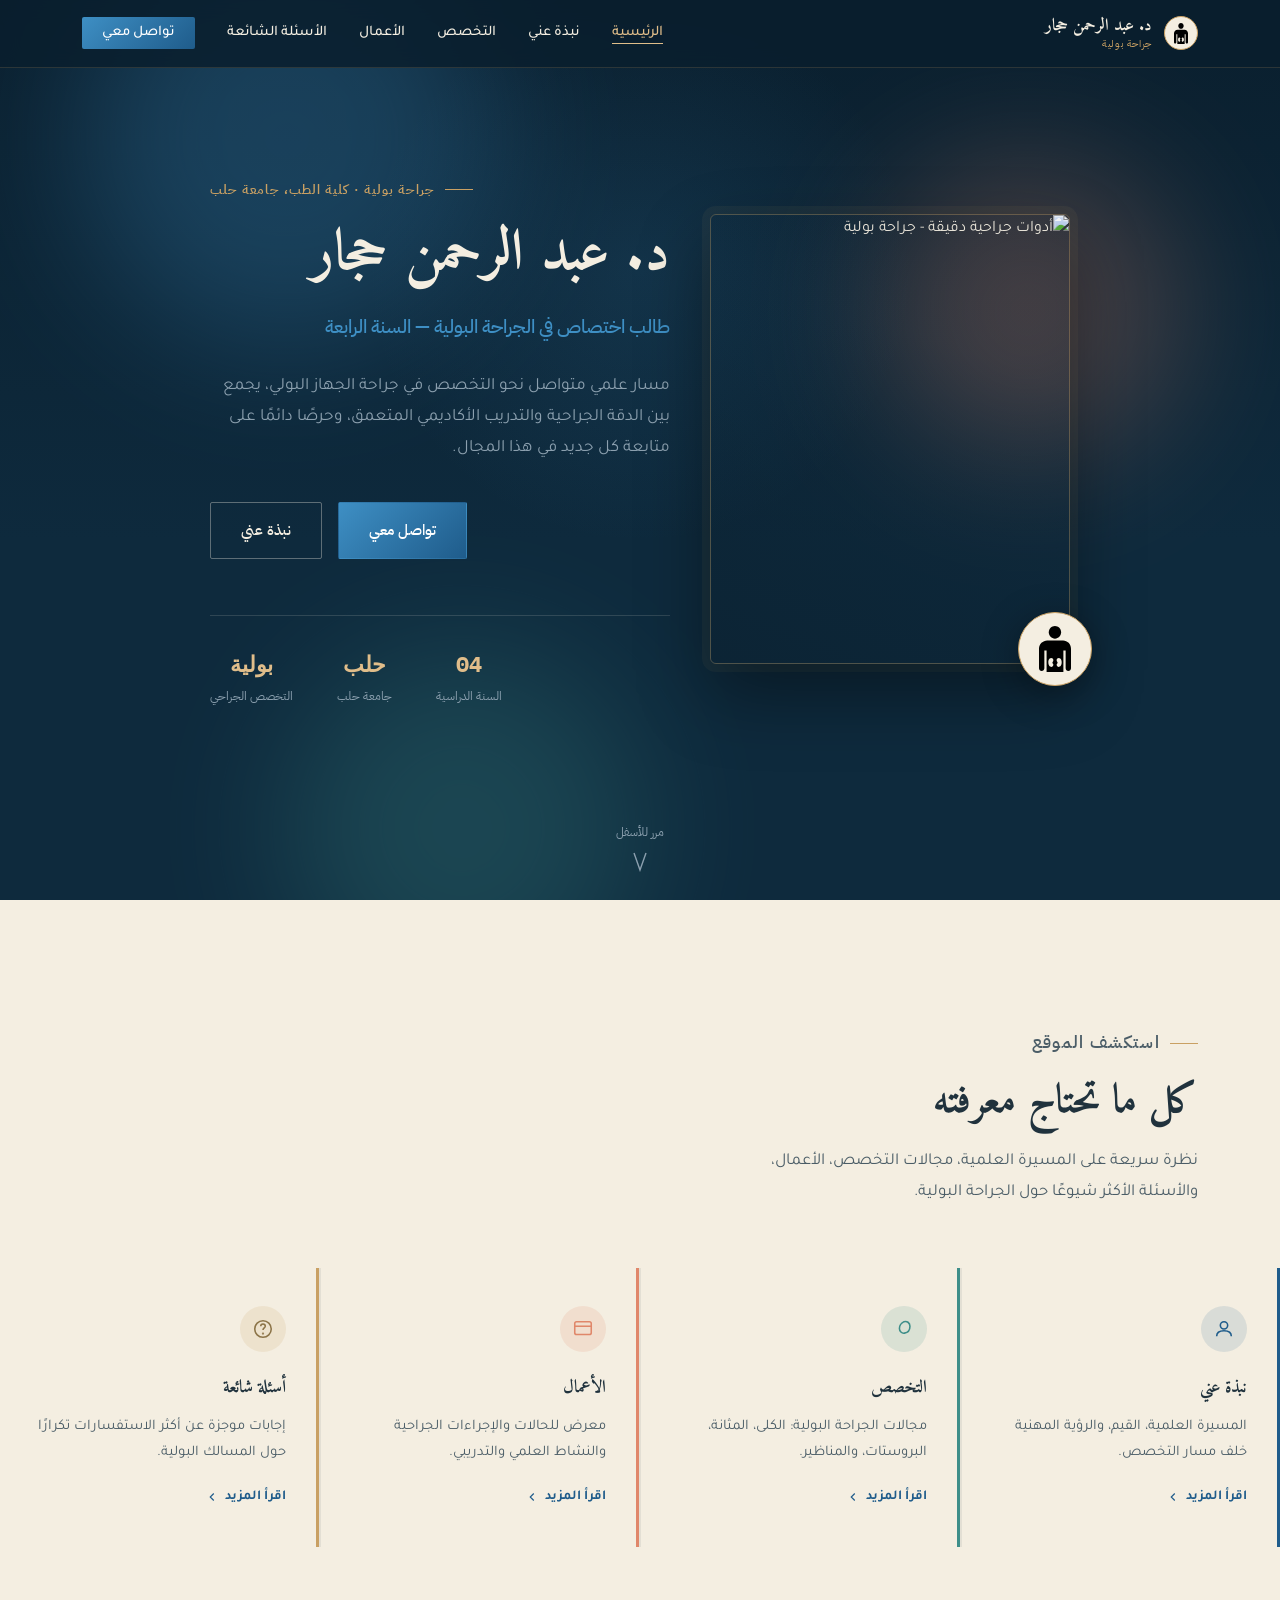
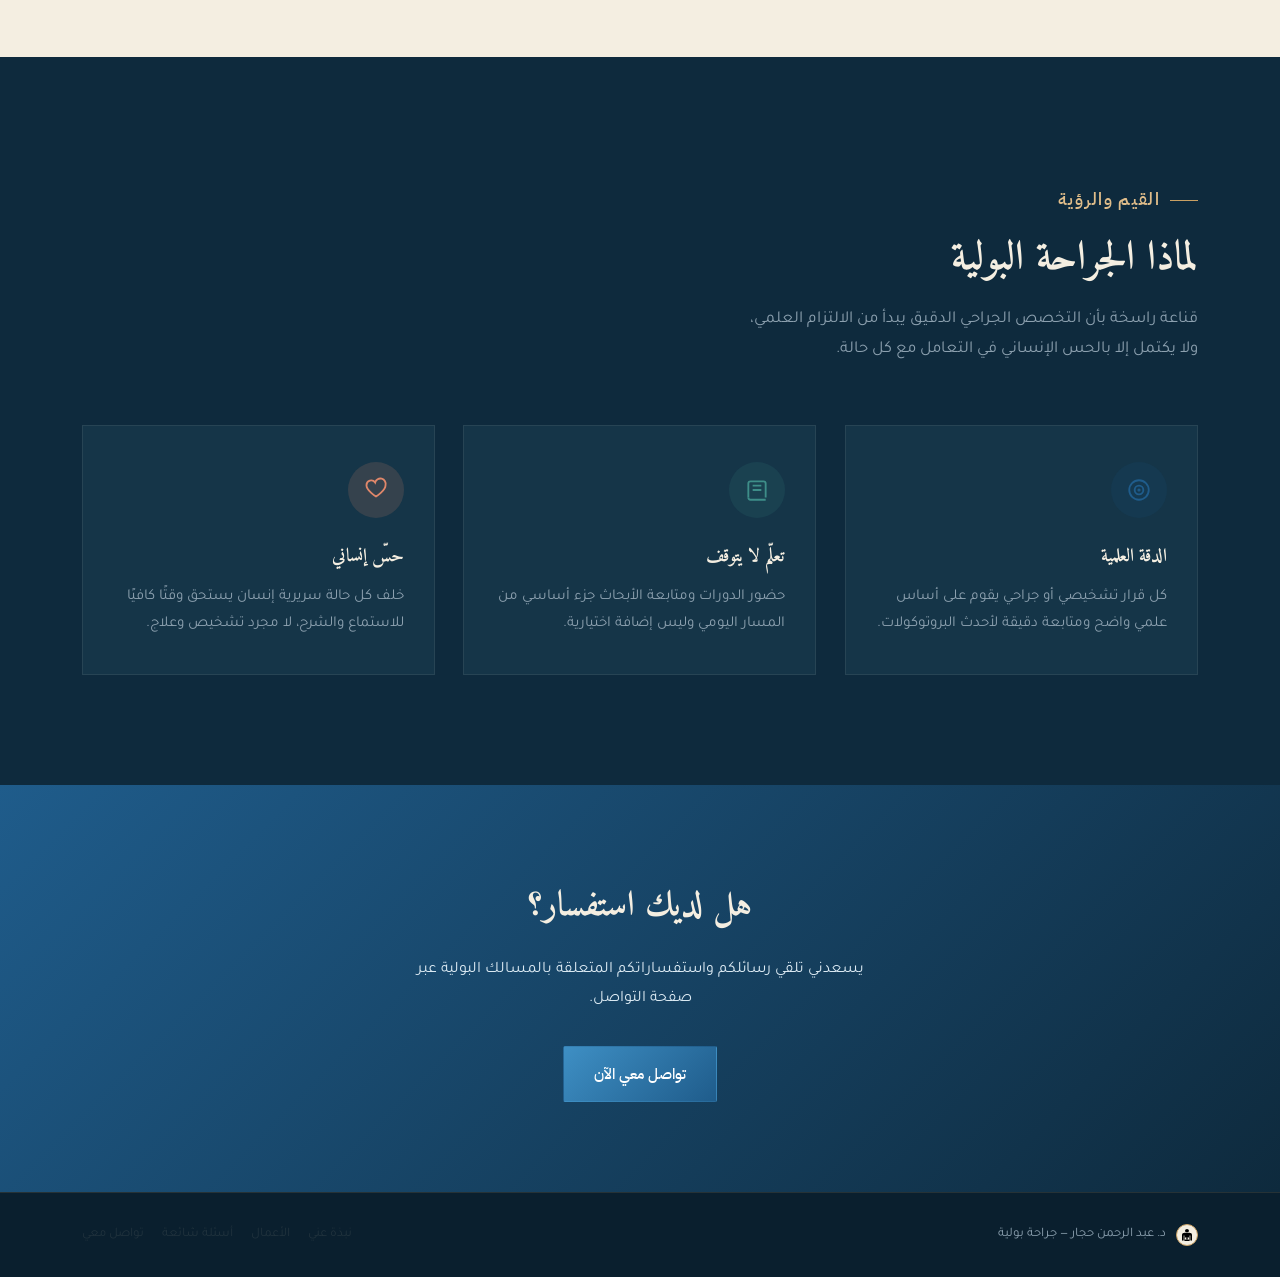
==== commit 3a743c98: "v3" ====
--- a/index.html
+++ b/index.html
@@ -5,7 +5,7 @@
 <meta name="viewport" content="width=device-width, initial-scale=1.0">
 <title>د. عبد الرحمن حجار | جراحة بولية</title>
 <meta name="description" content="د. عبد الرحمن حجار — طالب اختصاص في الجراحة البولية، السنة الرابعة، جامعة حلب">
-<link rel="icon" href="data:image/svg+xml,%3Csvg xmlns='http://www.w3.org/2000/svg' viewBox='0 0 200 200'%3E%3Ccircle cx='100' cy='100' r='92' fill='%230E2A3D'/%3E%3Ccircle cx='100' cy='100' r='84' fill='none' stroke='%23C9A063' stroke-width='2'/%3E%3Cpath d='M120,50 C132,45 148,52 149,68 C150,84 140,96 124,98 C110,100 100,90 99,76 C98,62 108,55 120,50 Z' fill='none' stroke='%23C9A063' stroke-width='2.5'/%3E%3Cpath d='M80,50 C68,45 52,52 51,68 C50,84 60,96 76,98 C90,100 100,90 101,76 C102,62 92,55 80,50 Z' fill='none' stroke='%23C9A063' stroke-width='2.5'/%3E%3Cellipse cx='100' cy='140' rx='16' ry='11' fill='none' stroke='%23C9A063' stroke-width='2.5'/%3E%3C/svg%3E">
+<link rel="icon" type="image/svg+xml" href="images/logo.svg">
 <link rel="preconnect" href="https://fonts.googleapis.com">
 <link rel="preconnect" href="https://fonts.gstatic.com" crossorigin>
 <link href="https://fonts.googleapis.com/css2?family=Amiri:wght@400;700&family=Tajawal:wght@300;400;500;700&family=IBM+Plex+Sans+Arabic:wght@400;500;600&family=IBM+Plex+Mono:wght@400;500&display=swap" rel="stylesheet">
@@ -14,23 +14,17 @@
 <body>
 
 <div class="loader" id="loader" aria-hidden="true">
-  <svg viewBox="0 0 200 200">
-    <circle cx="100" cy="100" r="90" fill="none" stroke="#C9A063" stroke-width="1.5"/>
-    <path d="M120,50 C132,45 148,52 149,68 C150,84 140,96 124,98 C110,100 100,90 99,76 C98,62 108,55 120,50 Z" fill="none" stroke="#C9A063" stroke-width="2"/>
-    <path d="M80,50 C68,45 52,52 51,68 C50,84 60,96 76,98 C90,100 100,90 101,76 C102,62 92,55 80,50 Z" fill="none" stroke="#C9A063" stroke-width="2"/>
-    <ellipse cx="100" cy="140" rx="16" ry="11" fill="none" stroke="#C9A063" stroke-width="2"/>
-  </svg>
+  <span class="brand-icon">
+    <img src="images/logo.svg" alt="" loading="eager">
+  </span>
 </div>
 
 <header class="site-header">
   <nav class="nav">
     <a href="index.html" class="nav__brand" aria-label="د. عبد الرحمن حجار — الصفحة الرئيسية">
-      <svg viewBox="0 0 200 200" aria-hidden="true">
-        <circle cx="100" cy="100" r="90" fill="none" stroke="#C9A063" stroke-width="1.5"/>
-        <path d="M120,50 C132,45 148,52 149,68 C150,84 140,96 124,98 C110,100 100,90 99,76 C98,62 108,55 120,50 Z" fill="none" stroke="#C9A063" stroke-width="2"/>
-        <path d="M80,50 C68,45 52,52 51,68 C50,84 60,96 76,98 C90,100 100,90 101,76 C102,62 92,55 80,50 Z" fill="none" stroke="#C9A063" stroke-width="2"/>
-        <ellipse cx="100" cy="140" rx="16" ry="11" fill="none" stroke="#C9A063" stroke-width="2"/>
-      </svg>
+      <span class="brand-icon">
+        <img src="images/logo.svg" alt="" loading="eager">
+      </span>
       <span class="nav__brand-text">د. عبد الرحمن حجار<span>جراحة بولية</span></span>
     </a>
     <ul class="nav__links" id="navLinks" data-open="false">
@@ -62,13 +56,9 @@
         <div class="hero__portrait">
           <img src="https://images.unsplash.com/photo-1727830968636-3a1b507bd601?auto=format&amp;fit=crop&amp;w=1000&amp;q=80" alt="أدوات جراحية دقيقة - جراحة بولية" loading="eager">
         </div>
-        <svg class="medallion hero__portrait-badge" viewBox="0 0 200 200" aria-hidden="true">
-          <circle cx="100" cy="100" r="95" fill="#0A1F2E"/>
-          <circle class="draw-path" cx="100" cy="100" r="80" stroke-width="2"/>
-          <path class="draw-path" stroke-width="2.5" d="M120,50 C132,45 148,52 149,68 C150,84 140,96 124,98 C110,100 100,90 99,76 C98,62 108,55 120,50 Z"/>
-          <path class="draw-path" stroke-width="2.5" d="M80,50 C68,45 52,52 51,68 C50,84 60,96 76,98 C90,100 100,90 101,76 C102,62 92,55 80,50 Z"/>
-          <ellipse class="draw-path" cx="100" cy="140" rx="16" ry="11" stroke-width="2.5"/>
-        </svg>
+        <span class="brand-icon hero__portrait-badge" aria-hidden="true">
+          <img src="images/logo.svg" alt="" loading="eager">
+        </span>
       </div>
       <div class="hero__content">
         <p class="eyebrow" style="justify-content:flex-end;">جراحة بولية · كلية الطب، جامعة حلب</p>
@@ -171,12 +161,9 @@
 <footer class="site-footer">
   <div class="container">
     <div class="site-footer__mark">
-      <svg viewBox="0 0 200 200" aria-hidden="true">
-        <circle cx="100" cy="100" r="90" fill="none" stroke="#C9A063" stroke-width="1.5"/>
-        <path d="M120,50 C132,45 148,52 149,68 C150,84 140,96 124,98 C110,100 100,90 99,76 C98,62 108,55 120,50 Z" fill="none" stroke="#C9A063" stroke-width="2"/>
-        <path d="M80,50 C68,45 52,52 51,68 C50,84 60,96 76,98 C90,100 100,90 101,76 C102,62 92,55 80,50 Z" fill="none" stroke="#C9A063" stroke-width="2"/>
-        <ellipse cx="100" cy="140" rx="16" ry="11" fill="none" stroke="#C9A063" stroke-width="2"/>
-      </svg>
+      <span class="brand-icon">
+        <img src="images/logo.svg" alt="" loading="eager">
+      </span>
       <span>د. عبد الرحمن حجار — جراحة بولية</span>
     </div>
     <div class="site-footer__links">
--- a/css/style.css
+++ b/css/style.css
@@ -102,8 +102,6 @@
   display:flex; align-items:center; justify-content:center;
   transition:opacity 0.5s ease, visibility 0.5s ease;
 }
-.loader svg{width:70px; height:70px; opacity:0; transform:scale(0.8);
-  animation:loaderIn 0.7s ease forwards 0.1s;}
 @keyframes loaderIn{to{opacity:1; transform:scale(1);}}
 .loader.is-hidden{opacity:0; visibility:hidden; pointer-events:none;}
 @media (prefers-reduced-motion:reduce){ .loader{display:none;} }
@@ -128,6 +126,18 @@
   max-width:var(--max-w);
   margin:0 auto;
 }
+.brand-icon{
+  width:34px; height:34px; border-radius:50%; flex-shrink:0; position:relative;
+  background:var(--parchment); border:1.5px solid var(--gold);
+  display:flex; align-items:center; justify-content:center; overflow:hidden;
+}
+.brand-icon img{width:64%; height:64%; object-fit:contain; display:block;}
+.brand-icon.icon-missing img{display:none;}
+.brand-icon.icon-missing::after{content:""; width:6px; height:6px; border-radius:50%; background:var(--gold); opacity:0.5;}
+.nav__brand .brand-icon{width:34px; height:34px;}
+.site-footer__mark .brand-icon{width:22px; height:22px; border-width:1px;}
+.loader .brand-icon{width:70px; height:70px; border-width:2px; opacity:0; transform:scale(0.8); animation:loaderIn 0.7s ease forwards 0.1s;}
+
 .nav__brand{
   display:flex;
   align-items:center;
@@ -303,6 +313,7 @@
   min-height:100vh;
   display:flex;
   align-items:center;
+  padding-top:88px;
   background:linear-gradient(180deg, var(--ink-900) 0%, var(--ink-800) 60%, var(--ink-800) 100%);
   color:var(--parchment);
   overflow:hidden;
@@ -326,7 +337,6 @@
   grid-template-columns:0.85fr 1.15fr;
   align-items:center;
   gap:40px;
-  padding-top:110px;
 }
 .hero__portrait-wrap{display:flex; justify-content:center; position:relative; transition:transform 0.15s ease-out;}
 .hero__portrait{
@@ -343,7 +353,6 @@
   position:absolute; bottom:-22px; inset-inline-start:-22px; width:74px; height:74px;
   filter:drop-shadow(0 8px 18px rgba(0,0,0,0.35));
 }
-.hero__portrait-badge circle:first-child{fill:var(--ink-900);}
 .hero__content{text-align:right;}
 .hero__name{font-size:clamp(2.3rem,4.6vw,3.6rem); line-height:1.25; margin-bottom:14px;}
 .hero__role{font-family:'IBM Plex Sans Arabic',sans-serif; font-size:clamp(1rem,1.6vw,1.2rem); font-weight:500; color:var(--sapphire-bright); margin-bottom:26px;}
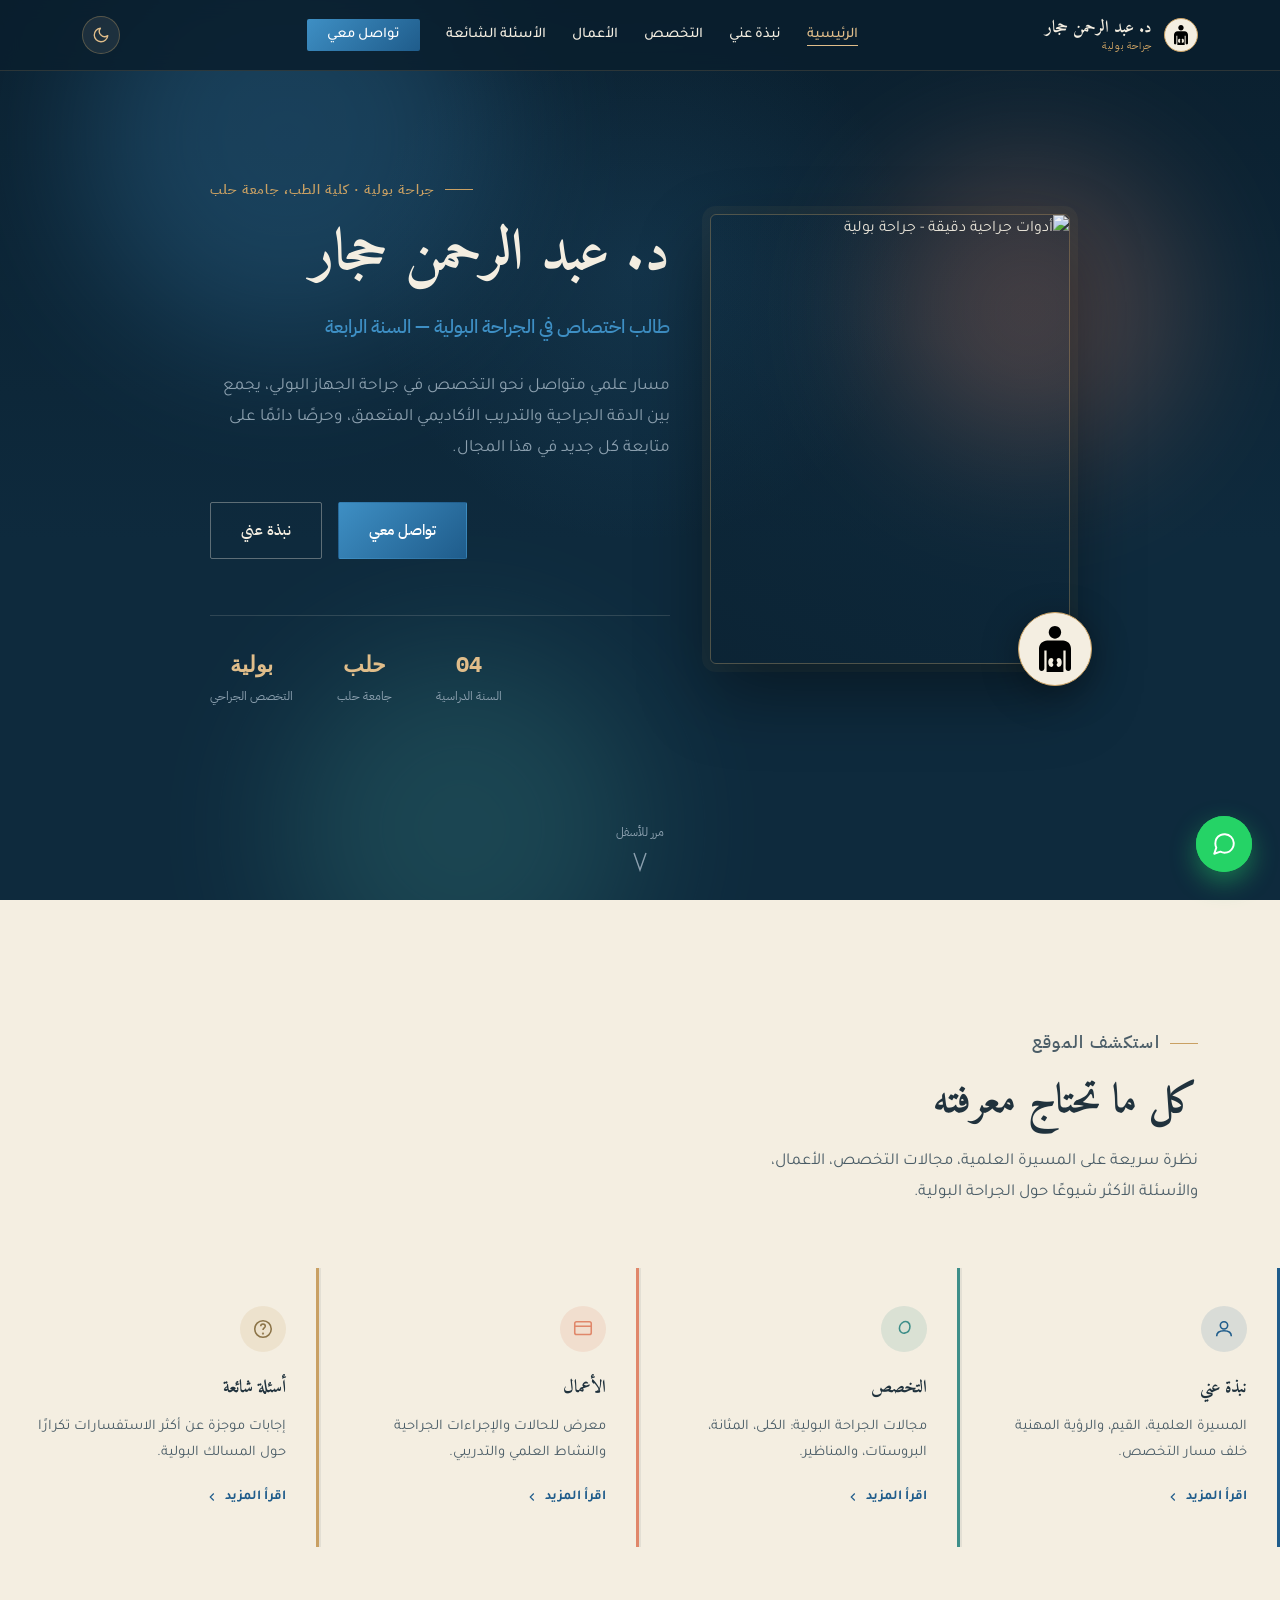
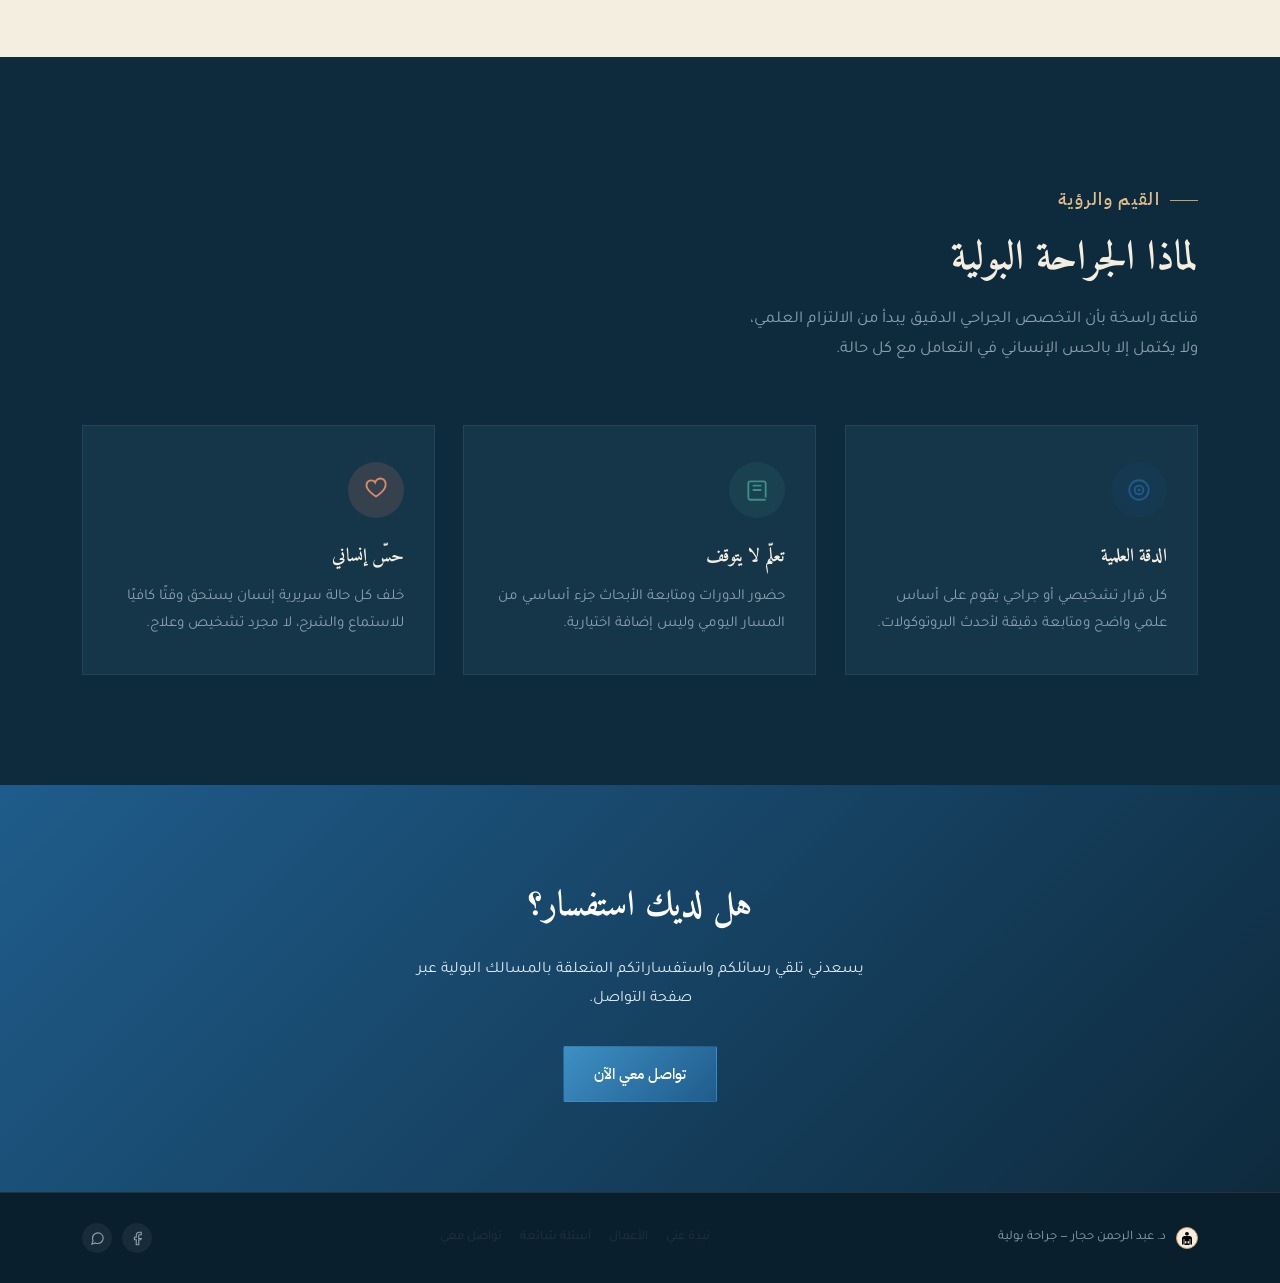
==== commit 95905c14: "v2" ====
--- a/index.html
+++ b/index.html
@@ -2,6 +2,7 @@
 <html lang="ar" dir="rtl">
 <head>
 <meta charset="UTF-8">
+<script>(function(){try{var t=localStorage.getItem('site-theme'); if(t==='light'){document.documentElement.setAttribute('data-theme','light');}}catch(e){}})();</script>
 <meta name="viewport" content="width=device-width, initial-scale=1.0">
 <title>د. عبد الرحمن حجار | جراحة بولية</title>
 <meta name="description" content="د. عبد الرحمن حجار — طالب اختصاص في الجراحة البولية، السنة الرابعة، جامعة حلب">
@@ -35,6 +36,10 @@
       <li><a href="faq.html">الأسئلة الشائعة</a></li>
       <li><a href="contact.html" class="nav__cta">تواصل معي</a></li>
     </ul>
+    <button class="theme-toggle" id="themeToggle" aria-label="تبديل بين الوضع الداكن والفاتح" aria-pressed="false">
+      <svg class="icon-moon" viewBox="0 0 24 24" fill="none" stroke="currentColor" stroke-width="1.8" stroke-linecap="round" stroke-linejoin="round"><path d="M21 12.79A9 9 0 1 1 11.21 3 7 7 0 0 0 21 12.79z"/></svg>
+      <svg class="icon-sun" viewBox="0 0 24 24" fill="none" stroke="currentColor" stroke-width="1.8" stroke-linecap="round" stroke-linejoin="round"><circle cx="12" cy="12" r="4"/><path d="M12 2v2M12 20v2M4.93 4.93l1.41 1.41M17.66 17.66l1.41 1.41M2 12h2M20 12h2M4.93 19.07l1.41-1.41M17.66 6.34l1.41-1.41"/></svg>
+    </button>
     <button class="nav__toggle" id="navToggle" aria-label="فتح قائمة التنقل" aria-expanded="false" aria-controls="navLinks">
       <svg viewBox="0 0 24 24" fill="none" stroke="currentColor" stroke-width="2" stroke-linecap="round"><path d="M3 6h18M3 12h18M3 18h18"/></svg>
     </button>
@@ -172,6 +177,14 @@
       <a href="faq.html">أسئلة شائعة</a>
       <a href="contact.html">تواصل معي</a>
     </div>
+    <div class="site-footer__social">
+      <a href="https://www.facebook.com/share/1D7tY7FUN4/" target="_blank" rel="noopener" aria-label="صفحة فيسبوك">
+        <svg viewBox="0 0 24 24" fill="none" stroke="currentColor" stroke-width="1.8"><path d="M18 2h-3a5 5 0 0 0-5 5v3H7v4h3v8h4v-8h3.2L18 12h-4V7a1 1 0 0 1 1-1h3z"/></svg>
+      </a>
+      <a href="https://wa.me/963959145239" target="_blank" rel="noopener" aria-label="واتساب">
+        <svg viewBox="0 0 24 24" fill="none" stroke="currentColor" stroke-width="1.8"><path d="M21 11.5a8.38 8.38 0 0 1-.9 3.8 8.5 8.5 0 0 1-7.6 4.7 8.38 8.38 0 0 1-3.8-.9L3 21l1.9-5.7a8.38 8.38 0 0 1-.9-3.8 8.5 8.5 0 0 1 4.7-7.6 8.38 8.38 0 0 1 3.8-.9h.5a8.48 8.48 0 0 1 8 8v.5z"/></svg>
+      </a>
+    </div>
   </div>
 </footer>
 
@@ -179,6 +192,11 @@
   <svg viewBox="0 0 24 24" fill="none" stroke="currentColor" stroke-width="2" stroke-linecap="round"><path d="M12 19V5M5 12l7-7 7 7"/></svg>
 </button>
 
+<a class="wa-float" href="https://wa.me/963959145239" target="_blank" rel="noopener" aria-label="تواصل عبر واتساب">
+  <span class="wa-float__ping" aria-hidden="true"></span>
+  <svg viewBox="0 0 24 24" fill="none" stroke="currentColor" stroke-width="1.8" stroke-linecap="round" stroke-linejoin="round"><path d="M21 11.5a8.38 8.38 0 0 1-.9 3.8 8.5 8.5 0 0 1-7.6 4.7 8.38 8.38 0 0 1-3.8-.9L3 21l1.9-5.7a8.38 8.38 0 0 1-.9-3.8 8.5 8.5 0 0 1 4.7-7.6 8.38 8.38 0 0 1 3.8-.9h.5a8.48 8.48 0 0 1 8 8v.5z"/></svg>
+</a>
+
 <script src="js/script.js"></script>
 </body>
 </html>
--- a/css/style.css
+++ b/css/style.css
@@ -1,6 +1,7 @@
 /* =========================================================
    د. عبد الرحمن حجار — جراحة بولية
    ملف الأنماط الرئيسي (مشترك بين كل صفحات الموقع)
+   يدعم وضعين: داكن (افتراضي) وفاتح عبر [data-theme="light"]
    ========================================================= */
 
 @view-transition{ navigation: auto; }
@@ -10,15 +11,10 @@
 @keyframes vtFadeIn{ from{ opacity:0; transform:translateY(6px);} }
 
 :root{
-  --ink-900:#0A1F2E;
-  --ink-800:#0E2A3D;
-  --ink-700:#153548;
-  --ink-650:#1B4258;
+  /* accents — ثابتة في الوضعين */
   --sapphire:#1F5C8B;
   --sapphire-bright:#3E8FC4;
   --sapphire-soft:#DCEAF3;
-  --parchment:#F4EEE1;
-  --parchment-dim:#E9E1CE;
   --gold:#C9A063;
   --gold-bright:#E0BD8A;
   --gold-dim:#8C7448;
@@ -26,10 +22,54 @@
   --teal-bright:#57ABA5;
   --coral:#E0876A;
   --coral-bright:#EDA487;
-  --slate:#8CA0AF;
-  --ink-text:#20323D;
+  --whatsapp:#25D366;
+  --whatsapp-dark:#1EBE57;
   --max-w:1180px;
-}
+
+  /* ---- أدوار قابلة للتبديل بين الوضع الداكن والفاتح ---- */
+  --ink-900:#0A1F2E;        /* أعمق خلفية */
+  --ink-800:#0E2A3D;        /* خلفية داكنة رئيسية (الهيرو، الأقسام الداكنة) */
+  --ink-700:#153548;        /* بطاقات فوق الخلفية الداكنة */
+  --ink-650:#1B4258;
+  --bg-deep-rgb:10,31,46;   /* = ink-900 بصيغة RGB لاستخدامها مع alpha */
+
+  --parchment:#F4EEE1;      /* خلفية القسم الفاتح / خلفية الصفحة */
+  --parchment-dim:#E9E1CE;
+  --card-hover:#FBF8F0;
+
+  --text-alt:#F4EEE1;       /* لون النص فوق الخلفيات الداكنة */
+  --text-alt-rgb:244,238,225;
+  --slate:#8CA0AF;          /* نص خافت فوق الخلفيات الداكنة */
+
+  --ink-text:#20323D;       /* نص أساسي فوق الخلفية الفاتحة (ثابت) */
+  --text-muted-page:#4B5D67;/* نص خافت فوق الخلفية الفاتحة (ثابت) */
+
+  --border-page:rgba(32,50,61,0.08);
+  --header-alpha:0.86;
+  --header-alpha-scrolled:0.95;
+}
+
+[data-theme="light"]{
+  --ink-900:#E3EAF0;
+  --ink-800:#ECE6D8;
+  --ink-700:#FFFFFF;
+  --ink-650:#F1EEE5;
+  --bg-deep-rgb:227,234,240;
+
+  --parchment:#FFFFFF;
+  --parchment-dim:#F1EEE5;
+  --card-hover:#F7F4EC;
+
+  --text-alt:#20323D;
+  --text-alt-rgb:32,50,61;
+  --slate:#5A6C76;
+
+  --border-page:rgba(32,50,61,0.10);
+}
+[data-theme="light"] .works__card,
+[data-theme="light"] .work-card{border:1px solid rgba(32,50,61,0.08);}
+[data-theme="light"] .specialty__grid,
+[data-theme="light"] .teaser-grid{background:rgba(32,50,61,0.08);}
 
 *{box-sizing:border-box;}
 html{scroll-behavior:smooth;}
@@ -46,10 +86,11 @@
   line-height:1.8;
   overflow-x:hidden;
   opacity:0;
+  transition:background 0.35s ease, color 0.35s ease;
 }
 body.is-loaded{
   opacity:1;
-  transition:opacity 0.5s ease;
+  transition:opacity 0.5s ease, background 0.35s ease, color 0.35s ease;
 }
 
 h1,h2,h3,.font-display{
@@ -100,7 +141,7 @@
   position:fixed; inset:0; z-index:999;
   background:var(--ink-900);
   display:flex; align-items:center; justify-content:center;
-  transition:opacity 0.5s ease, visibility 0.5s ease;
+  transition:opacity 0.5s ease, visibility 0.5s ease, background 0.35s ease;
 }
 @keyframes loaderIn{to{opacity:1; transform:scale(1);}}
 .loader.is-hidden{opacity:0; visibility:hidden; pointer-events:none;}
@@ -112,12 +153,13 @@
   inset-inline:0;
   top:0;
   z-index:100;
-  background:rgba(10,31,46,0.86);
+  background:rgba(var(--bg-deep-rgb),var(--header-alpha));
   backdrop-filter:blur(10px);
   -webkit-backdrop-filter:blur(10px);
   border-bottom:1px solid rgba(201,160,99,0.18);
   transition:background 0.3s ease;
 }
+.site-header.is-scrolled{background:rgba(var(--bg-deep-rgb),var(--header-alpha-scrolled));}
 .nav{
   display:flex;
   align-items:center;
@@ -125,6 +167,7 @@
   padding:16px 32px;
   max-width:var(--max-w);
   margin:0 auto;
+  gap:16px;
 }
 .brand-icon{
   width:34px; height:34px; border-radius:50%; flex-shrink:0; position:relative;
@@ -142,14 +185,14 @@
   display:flex;
   align-items:center;
   gap:12px;
-  color:var(--parchment);
-}
-.nav__brand svg{width:34px; height:34px;}
+  color:var(--text-alt);
+}
 .nav__brand-text{
   font-family:'Amiri',serif;
   font-size:1.05rem;
   font-weight:700;
   line-height:1.2;
+  white-space:nowrap;
 }
 .nav__brand-text span{
   display:block;
@@ -163,12 +206,12 @@
 .nav__links{
   display:flex;
   align-items:center;
-  gap:32px;
+  gap:26px;
   list-style:none;
   margin:0; padding:0;
 }
 .nav__links a{
-  color:var(--parchment);
+  color:var(--text-alt);
   font-size:0.92rem;
   font-weight:500;
   position:relative;
@@ -201,12 +244,29 @@
   border:1px solid rgba(201,160,99,0.4);
   border-radius:6px;
   width:42px; height:38px;
-  color:var(--parchment);
+  color:var(--text-alt);
   cursor:pointer;
   align-items:center;
   justify-content:center;
 }
 .nav__toggle svg{width:20px; height:20px;}
+
+/* theme toggle button */
+.theme-toggle{
+  display:flex; align-items:center; justify-content:center;
+  width:38px; height:38px; border-radius:50%; flex-shrink:0;
+  background:rgba(var(--text-alt-rgb),0.08);
+  border:1px solid rgba(201,160,99,0.35);
+  color:var(--gold-bright);
+  cursor:pointer;
+  transition:background 0.25s ease, transform 0.25s ease;
+}
+.theme-toggle:hover{background:rgba(201,160,99,0.16); transform:translateY(-1px);}
+.theme-toggle svg{width:18px; height:18px;}
+.theme-toggle .icon-moon{display:block;}
+.theme-toggle .icon-sun{display:none;}
+[data-theme="light"] .theme-toggle .icon-moon{display:none;}
+[data-theme="light"] .theme-toggle .icon-sun{display:block;}
 
 @media (max-width:900px){
   .nav__links{
@@ -221,7 +281,7 @@
     border-bottom:1px solid rgba(201,160,99,0.18);
     transform:translateY(-140%);
     opacity:0;
-    transition:transform 0.35s ease, opacity 0.35s ease;
+    transition:transform 0.35s ease, opacity 0.35s ease, background 0.35s ease;
     max-height:80vh;
     overflow-y:auto;
   }
@@ -234,9 +294,9 @@
 /* ---------- section shells ---------- */
 section{padding:110px 0; position:relative;}
 @media (max-width:700px){section{padding:72px 0;}}
-.section--dark{background:var(--ink-800); color:var(--parchment);}
+.section--dark{background:var(--ink-800); color:var(--text-alt); transition:background 0.35s ease, color 0.35s ease;}
 .section--dark .eyebrow{color:var(--gold-bright);}
-.section--deep{background:var(--ink-900); color:var(--parchment);}
+.section--deep{background:var(--ink-900); color:var(--text-alt); transition:background 0.35s ease, color 0.35s ease;}
 .section--deep .eyebrow{color:var(--gold-bright);}
 
 .section-head{max-width:640px; margin-bottom:60px;}
@@ -247,7 +307,7 @@
   color:var(--slate);
   max-width:52ch;
 }
-.section--light .section-head p{color:#4B5D67;}
+.section--light .section-head p{color:var(--text-muted-page);}
 
 /* ---------- page banner (inner pages) ---------- */
 .page-banner{
@@ -257,10 +317,20 @@
   padding-top:150px;
   padding-bottom:56px;
   background:linear-gradient(160deg, var(--ink-900) 0%, var(--ink-800) 100%);
-  color:var(--parchment);
+  color:var(--text-alt);
   position:relative;
   overflow:hidden;
   isolation:isolate;
+  transition:background 0.35s ease, color 0.35s ease;
+}
+.page-banner--photo{
+  background-size:cover;
+  background-position:center;
+}
+.page-banner--photo::before{
+  content:"";
+  position:absolute; inset:0; z-index:-1;
+  background:linear-gradient(180deg, rgba(10,31,46,0.55) 0%, rgba(10,31,46,0.88) 100%);
 }
 .page-banner__medallion{
   position:absolute;
@@ -271,6 +341,7 @@
   opacity:0.16;
   z-index:-1;
 }
+.page-banner--photo .page-banner__medallion{display:none;}
 .breadcrumb{
   font-family:'IBM Plex Sans Arabic',sans-serif;
   font-size:0.82rem;
@@ -282,6 +353,7 @@
 .breadcrumb a:hover{color:var(--gold-bright);}
 .page-banner h1{font-size:clamp(2rem,3.6vw,3rem);}
 .page-banner p{margin-top:16px; color:var(--slate); max-width:56ch; font-size:1.05rem;}
+.page-banner--photo p{color:var(--sapphire-soft);}
 
 /* ---------- reveal-on-scroll ---------- */
 .reveal{opacity:0; transform:translateY(24px); transition:opacity 0.7s ease, transform 0.7s ease;}
@@ -315,9 +387,10 @@
   align-items:center;
   padding-top:88px;
   background:linear-gradient(180deg, var(--ink-900) 0%, var(--ink-800) 60%, var(--ink-800) 100%);
-  color:var(--parchment);
+  color:var(--text-alt);
   overflow:hidden;
   isolation:isolate;
+  transition:background 0.35s ease, color 0.35s ease;
 }
 .hero__blobs{position:absolute; inset:0; z-index:-1; overflow:hidden;}
 .hero__blob{position:absolute; border-radius:50%; filter:blur(70px); opacity:0.28;}
@@ -366,10 +439,13 @@
 }
 .btn--primary{background:linear-gradient(135deg,var(--sapphire-bright),var(--sapphire)); color:#fff;}
 .btn--primary:hover{transform:translateY(-2px); box-shadow:0 10px 26px rgba(31,92,139,0.35);}
-.btn--ghost{border-color:rgba(244,238,225,0.35); color:var(--parchment);}
+.btn--ghost{border-color:rgba(var(--text-alt-rgb),0.35); color:var(--text-alt);}
 .btn--ghost:hover{border-color:var(--gold); color:var(--gold-bright); transform:translateY(-2px);}
-
-.hero__stats{display:flex; justify-content:flex-end; gap:44px; flex-wrap:wrap; border-top:1px solid rgba(244,238,225,0.14); padding-top:28px;}
+.btn--whatsapp{background:linear-gradient(135deg,var(--whatsapp),var(--whatsapp-dark)); color:#fff;}
+.btn--whatsapp:hover{transform:translateY(-2px); box-shadow:0 10px 26px rgba(37,211,102,0.35);}
+.btn--block{width:100%; justify-content:center;}
+
+.hero__stats{display:flex; justify-content:flex-end; gap:44px; flex-wrap:wrap; border-top:1px solid rgba(var(--text-alt-rgb),0.14); padding-top:28px;}
 .hero__stat{text-align:center;}
 .hero__stat b{display:block; font-family:'IBM Plex Mono',monospace; font-size:1.4rem; color:var(--gold-bright);}
 .hero__stat span{font-family:'IBM Plex Sans Arabic',sans-serif; font-size:0.78rem; color:var(--slate);}
@@ -398,7 +474,7 @@
   background:var(--parchment); padding:38px 30px; transition:background 0.3s ease, transform 0.3s ease, box-shadow 0.3s ease;
   border-inline-start:3px solid transparent; display:flex; flex-direction:column;
 }
-.teaser-card:hover{background:#FBF8F0; z-index:2; box-shadow:0 18px 34px rgba(20,35,45,0.1);}
+.teaser-card:hover{background:var(--card-hover); z-index:2; box-shadow:0 18px 34px rgba(20,35,45,0.1);}
 .teaser-card:nth-child(1){border-inline-start-color:var(--sapphire);}
 .teaser-card:nth-child(2){border-inline-start-color:var(--teal);}
 .teaser-card:nth-child(3){border-inline-start-color:var(--coral);}
@@ -410,7 +486,7 @@
 .teaser-card:nth-child(3) .teaser-card__icon{background:rgba(224,135,106,0.16); color:var(--coral);}
 .teaser-card:nth-child(4) .teaser-card__icon{background:rgba(201,160,99,0.16); color:var(--gold-dim);}
 .teaser-card h3{font-size:1.1rem; margin-bottom:10px;}
-.teaser-card p{font-size:0.92rem; color:#4B5D67; margin:0 0 18px; flex-grow:1;}
+.teaser-card p{font-size:0.92rem; color:var(--text-muted-page); margin:0 0 18px; flex-grow:1;}
 .teaser-card__link{font-size:0.85rem; font-weight:600; color:var(--sapphire); display:inline-flex; align-items:center; gap:6px;}
 .teaser-card__link svg{width:14px; height:14px; transition:transform 0.25s ease;}
 .teaser-card:hover .teaser-card__link svg{transform:translateX(-4px);}
@@ -420,10 +496,11 @@
 /* ---------- cta band ---------- */
 .cta-band{
   background:linear-gradient(135deg,var(--sapphire),var(--ink-800));
-  color:var(--parchment); text-align:center; padding:90px 0;
+  color:#fff; text-align:center; padding:90px 0;
 }
 .cta-band h2{font-size:clamp(1.6rem,3vw,2.2rem); margin-bottom:18px;}
 .cta-band p{color:var(--sapphire-soft); max-width:52ch; margin:0 auto 32px;}
+.cta-band .hero__ctas{justify-content:center;}
 
 /* ---------- badge (about) ---------- */
 .badge-live{
@@ -437,10 +514,11 @@
 
 /* ---------- about ---------- */
 .about__grid{display:grid; grid-template-columns:1.3fr 0.9fr; gap:72px; align-items:start;}
-.about__text p{margin:0 0 22px; font-size:1.05rem; color:#3C4C55;}
+.about__text p{margin:0 0 22px; font-size:1.05rem; color:var(--text-muted-page);}
 .about__quote{
-  background:var(--ink-800); color:var(--parchment); padding:40px 34px;
+  background:var(--ink-800); color:var(--text-alt); padding:40px 34px;
   border-inline-start:3px solid var(--gold); position:relative;
+  transition:background 0.35s ease, color 0.35s ease;
 }
 .about__quote::before{
   content:"\201D"; font-family:'Amiri',serif; font-size:4rem; color:var(--gold-dim);
@@ -452,14 +530,14 @@
 
 /* ---------- philosophy (pillars) ---------- */
 .pillars{display:grid; grid-template-columns:repeat(3,1fr); gap:28px;}
-.pillar{background:var(--parchment); border:1px solid rgba(32,50,61,0.08); padding:36px 30px;}
+.pillar{background:var(--parchment); border:1px solid var(--border-page); padding:36px 30px;}
 .pillar__icon-wrap{width:56px; height:56px; border-radius:50%; display:flex; align-items:center; justify-content:center; margin-bottom:22px;}
 .pillar__icon-wrap svg{width:26px; height:26px;}
 .pillar:nth-child(1) .pillar__icon-wrap{background:rgba(31,92,139,0.12); color:var(--sapphire);}
 .pillar:nth-child(2) .pillar__icon-wrap{background:rgba(62,142,137,0.14); color:var(--teal);}
 .pillar:nth-child(3) .pillar__icon-wrap{background:rgba(224,135,106,0.16); color:var(--coral);}
 .pillar h3{font-size:1.15rem; margin-bottom:10px;}
-.pillar p{font-size:0.95rem; color:#4B5D67; margin:0;}
+.pillar p{font-size:0.95rem; color:var(--text-muted-page); margin:0;}
 @media (max-width:860px){.pillars{grid-template-columns:1fr;}}
 
 /* ---------- timeline ---------- */
@@ -477,14 +555,14 @@
   border-radius:50%; background:var(--parchment); border:2px solid var(--sapphire); z-index:1;
 }
 .timeline__item[data-current="true"]::before{background:var(--gold); border-color:var(--gold); box-shadow:0 0 0 5px rgba(201,160,99,0.16);}
-.timeline__year{font-family:'IBM Plex Mono',monospace; font-size:0.85rem; color:var(--sapphire); letter-spacing:0.04em;}
-.timeline__label{font-family:'Amiri',serif; font-size:1.3rem; font-weight:700; margin:6px 0 8px;}
-.timeline__desc{color:#5A6C76; font-size:0.98rem; max-width:52ch;}
+.timeline__year{font-family:'IBM Plex Mono',monospace; font-size:0.85rem; color:var(--sapphire-bright); letter-spacing:0.04em;}
+.timeline__label{font-family:'Amiri',serif; font-size:1.3rem; font-weight:700; margin:6px 0 8px; color:var(--text-alt);}
+.timeline__desc{color:var(--slate); font-size:0.98rem; max-width:52ch;}
 
 /* ---------- specialty grid ---------- */
 .specialty__grid{display:grid; grid-template-columns:repeat(3,1fr); gap:2px; background:rgba(32,50,61,0.08);}
 .specialty__card{background:var(--parchment); padding:38px 32px; transition:background 0.3s ease, transform 0.3s ease, box-shadow 0.3s ease; border-inline-start:3px solid transparent;}
-.specialty__card:hover{background:#FBF8F0; z-index:2; box-shadow:0 18px 34px rgba(20,35,45,0.1);}
+.specialty__card:hover{background:var(--card-hover); z-index:2; box-shadow:0 18px 34px rgba(20,35,45,0.1);}
 .specialty__icon-wrap{width:52px; height:52px; border-radius:50%; display:flex; align-items:center; justify-content:center; margin-bottom:22px;}
 .specialty__icon-wrap svg{width:24px; height:24px;}
 .specialty__card:nth-child(6n+1){border-inline-start-color:var(--sapphire);}
@@ -500,7 +578,7 @@
 .specialty__card:nth-child(6n+6){border-inline-start-color:var(--teal-bright);}
 .specialty__card:nth-child(6n+6) .specialty__icon-wrap{background:rgba(87,171,165,0.16); color:var(--teal-bright);}
 .specialty__card h3{font-size:1.15rem; margin-bottom:10px;}
-.specialty__card p{font-size:0.94rem; color:#4B5D67; margin:0;}
+.specialty__card p{font-size:0.94rem; color:var(--text-muted-page); margin:0;}
 @media (max-width:860px){.specialty__grid{grid-template-columns:repeat(2,1fr);}}
 @media (max-width:560px){.specialty__grid{grid-template-columns:1fr;}}
 
@@ -515,7 +593,7 @@
 
 /* ---------- works: procedure gallery ---------- */
 .work-grid{display:grid; grid-template-columns:repeat(4,1fr); gap:26px;}
-.work-card{background:var(--ink-700); overflow:hidden; border-radius:2px;}
+.work-card{background:var(--ink-700); overflow:hidden; border-radius:2px; transition:background 0.35s ease;}
 .work-card__media{position:relative; aspect-ratio:4/3; background:linear-gradient(135deg,var(--ink-650),var(--ink-800)); overflow:hidden;}
 .work-card__media img{width:100%; height:100%; object-fit:cover; transition:transform 0.6s ease;}
 .work-card:hover .work-card__media img{transform:scale(1.08);}
@@ -527,25 +605,25 @@
 .work-card__placeholder svg{width:34px; height:34px;}
 .work-card__placeholder span{font-size:0.75rem; font-family:'IBM Plex Sans Arabic',sans-serif; color:var(--slate);}
 .work-card__body{padding:22px 20px;}
-.work-card__body h3{font-size:1.05rem; color:var(--parchment); margin-bottom:8px;}
+.work-card__body h3{font-size:1.05rem; color:var(--text-alt); margin-bottom:8px;}
 .work-card__body p{font-size:0.86rem; color:var(--slate); margin:0;}
 @media (max-width:980px){.work-grid{grid-template-columns:repeat(2,1fr);}}
 @media (max-width:560px){.work-grid{grid-template-columns:1fr;}}
 
 /* ---------- works: academic activity ---------- */
 .works__grid{display:grid; grid-template-columns:repeat(3,1fr); gap:28px;}
-.works__card{background:var(--ink-700); border-top:2px solid var(--gold); padding:34px 28px;}
+.works__card{background:var(--ink-700); border-top:2px solid var(--gold); padding:34px 28px; transition:background 0.35s ease;}
 .works__card .eyebrow{margin-bottom:22px;}
-.works__card h3{font-size:1.15rem; margin-bottom:12px; color:var(--parchment);}
+.works__card h3{font-size:1.15rem; margin-bottom:12px; color:var(--text-alt);}
 .works__card p{font-size:0.94rem; color:var(--slate); margin:0;}
 @media (max-width:860px){.works__grid{grid-template-columns:1fr;}}
 
 /* ---------- FAQ ---------- */
 .faq{max-width:820px;}
-.faq__item{border-bottom:1px solid rgba(244,238,225,0.14);}
+.faq__item{border-bottom:1px solid rgba(var(--text-alt-rgb),0.14);}
 .faq__q{
   width:100%; display:flex; align-items:center; justify-content:space-between; gap:16px;
-  background:none; border:none; color:var(--parchment); font-family:'Amiri',serif; font-size:1.1rem;
+  background:none; border:none; color:var(--text-alt); font-family:'Amiri',serif; font-size:1.1rem;
   font-weight:700; text-align:right; padding:24px 4px; cursor:pointer;
 }
 .faq__q svg{width:18px; height:18px; color:var(--sapphire-bright); flex-shrink:0; transition:transform 0.3s ease;}
@@ -557,28 +635,85 @@
 .faq__note{margin-top:32px; font-size:0.82rem; color:var(--gold-dim); border:1px dashed rgba(201,160,99,0.35); padding:14px 16px; max-width:65ch;}
 
 /* ---------- contact ---------- */
-.contact{background:var(--ink-900); color:var(--parchment);}
+.contact{background:var(--ink-900); color:var(--text-alt); transition:background 0.35s ease, color 0.35s ease;}
 .contact__grid{display:grid; grid-template-columns:1fr 1fr; gap:64px;}
 .contact__intro p{color:var(--slate); font-size:1.05rem; max-width:44ch;}
-.contact__list{list-style:none; margin:36px 0 0; padding:0; display:flex; flex-direction:column; gap:22px;}
+.contact__note{margin-top:20px; font-size:0.8rem; color:var(--gold-dim); border:1px dashed rgba(201,160,99,0.4); padding:14px 16px;}
+.contact__free{
+  display:flex; align-items:flex-start; gap:12px; margin-top:22px; padding:16px 18px;
+  background:rgba(37,211,102,0.08); border:1px solid rgba(37,211,102,0.3); border-radius:4px;
+}
+.contact__free svg{width:20px; height:20px; color:var(--whatsapp); flex-shrink:0; margin-top:2px;}
+.contact__free p{margin:0; font-size:0.88rem; color:var(--slate);}
+.contact__free strong{color:var(--text-alt);}
+
+.contact__list{list-style:none; margin:28px 0 0; padding:0; display:flex; flex-direction:column; gap:22px;}
 .contact__list a,
 .contact__list .contact__static{
   display:flex; align-items:center; gap:16px; font-family:'IBM Plex Sans Arabic',sans-serif; font-size:0.98rem;
-  padding-bottom:16px; border-bottom:1px solid rgba(244,238,225,0.12);
+  padding-bottom:16px; border-bottom:1px solid rgba(var(--text-alt-rgb),0.12);
   transition:color 0.25s ease, border-color 0.25s ease, transform 0.25s ease;
 }
 .contact__list a:hover{color:var(--sapphire-bright); border-color:var(--sapphire-bright); transform:translateX(-4px);}
 .contact__list svg{width:20px; height:20px; flex-shrink:0; color:var(--gold);}
-.contact__note{margin-top:28px; font-size:0.8rem; color:var(--gold-dim); border:1px dashed rgba(201,160,99,0.4); padding:14px 16px;}
-@media (max-width:860px){.contact__grid{grid-template-columns:1fr;}}
+
+/* contact form */
+.contact-form{display:flex; flex-direction:column; gap:18px;}
+.form-field{display:flex; flex-direction:column; gap:8px;}
+.form-field label{font-size:0.85rem; font-family:'IBM Plex Sans Arabic',sans-serif; color:var(--slate);}
+.form-field input,
+.form-field textarea,
+.form-field select{
+  font-family:'Tajawal',sans-serif; font-size:0.98rem; color:var(--text-alt);
+  background:rgba(var(--text-alt-rgb),0.05);
+  border:1px solid rgba(var(--text-alt-rgb),0.18);
+  border-radius:4px; padding:13px 16px; resize:vertical;
+  transition:border-color 0.25s ease, background 0.25s ease;
+}
+.form-field input::placeholder,
+.form-field textarea::placeholder{color:var(--slate); opacity:0.7;}
+.form-field input:focus,
+.form-field textarea:focus,
+.form-field select:focus{
+  outline:none; border-color:var(--sapphire-bright); background:rgba(var(--text-alt-rgb),0.08);
+}
+.form-radio-group{display:flex; gap:20px; flex-wrap:wrap;}
+.form-radio{display:flex; align-items:center; gap:8px; font-size:0.9rem; color:var(--slate); cursor:pointer;}
+.form-radio input{accent-color:var(--whatsapp); width:16px; height:16px;}
+.form-note{font-size:0.78rem; color:var(--slate); margin-top:-6px;}
+
+@media (max-width:860px){
+  .contact__grid{grid-template-columns:1fr;}
+}
+
+/* ---------- map ---------- */
+.map-embed{
+  margin-top:56px; border-radius:4px; overflow:hidden; border:1px solid rgba(var(--text-alt-rgb),0.14);
+  aspect-ratio:16/7; position:relative;
+}
+.map-embed iframe{width:100%; height:100%; border:0; display:block; filter:grayscale(0.15) contrast(1.05);}
+.map-embed__label{
+  position:absolute; top:14px; inset-inline-start:14px; background:rgba(10,31,46,0.82);
+  color:var(--parchment); font-size:0.8rem; padding:8px 14px; border-radius:20px;
+  display:flex; align-items:center; gap:8px; backdrop-filter:blur(4px);
+}
+.map-embed__label svg{width:14px; height:14px; color:var(--gold);}
+@media (max-width:700px){.map-embed{aspect-ratio:4/5;}}
 
 /* ---------- footer ---------- */
-.site-footer{background:var(--ink-900); border-top:1px solid rgba(201,160,99,0.14); padding:30px 0;}
+.site-footer{background:var(--ink-900); border-top:1px solid rgba(201,160,99,0.14); padding:30px 0; transition:background 0.35s ease;}
 .site-footer .container{display:flex; align-items:center; justify-content:space-between; gap:16px; flex-wrap:wrap;}
 .site-footer__mark{display:flex; align-items:center; gap:10px; color:var(--slate); font-size:0.82rem;}
 .site-footer__mark svg{width:22px; height:22px;}
-.site-footer__links{display:flex; gap:18px; font-size:0.82rem;}
+.site-footer__links{display:flex; gap:18px; font-size:0.82rem; align-items:center;}
 .site-footer__links a:hover{color:var(--gold-bright);}
+.site-footer__social{display:flex; gap:10px;}
+.site-footer__social a{
+  width:30px; height:30px; border-radius:50%; display:flex; align-items:center; justify-content:center;
+  background:rgba(var(--text-alt-rgb),0.06); color:var(--slate); transition:background 0.25s ease, color 0.25s ease;
+}
+.site-footer__social a:hover{background:var(--sapphire); color:#fff;}
+.site-footer__social svg{width:15px; height:15px;}
 
 /* ---------- back to top ---------- */
 .to-top{
@@ -591,3 +726,26 @@
 }
 .to-top.is-visible{opacity:1; visibility:visible; transform:translateY(0);}
 .to-top svg{width:18px; height:18px;}
+
+/* ---------- whatsapp floating button ---------- */
+.wa-float{
+  position:fixed; bottom:28px; inset-inline-start:28px; z-index:60;
+  width:56px; height:56px; border-radius:50%;
+  background:var(--whatsapp); color:#fff;
+  display:flex; align-items:center; justify-content:center;
+  box-shadow:0 10px 26px rgba(37,211,102,0.45);
+  transition:transform 0.25s ease, box-shadow 0.25s ease;
+}
+.wa-float:hover{transform:translateY(-3px) scale(1.04); box-shadow:0 14px 32px rgba(37,211,102,0.55);}
+.wa-float svg{width:26px; height:26px;}
+.wa-float__ping{
+  position:absolute; inset:0; border-radius:50%; background:var(--whatsapp);
+  animation:waPing 2.4s ease-out infinite; z-index:-1;
+}
+@keyframes waPing{0%{transform:scale(1); opacity:0.55;} 100%{transform:scale(1.7); opacity:0;}}
+@media (prefers-reduced-motion:reduce){.wa-float__ping{animation:none; display:none;}}
+@media (max-width:600px){
+  .wa-float{width:50px; height:50px; bottom:20px; inset-inline-start:20px;}
+  .wa-float svg{width:23px; height:23px;}
+  .to-top{width:42px; height:42px; bottom:20px; inset-inline-end:20px;}
+}
